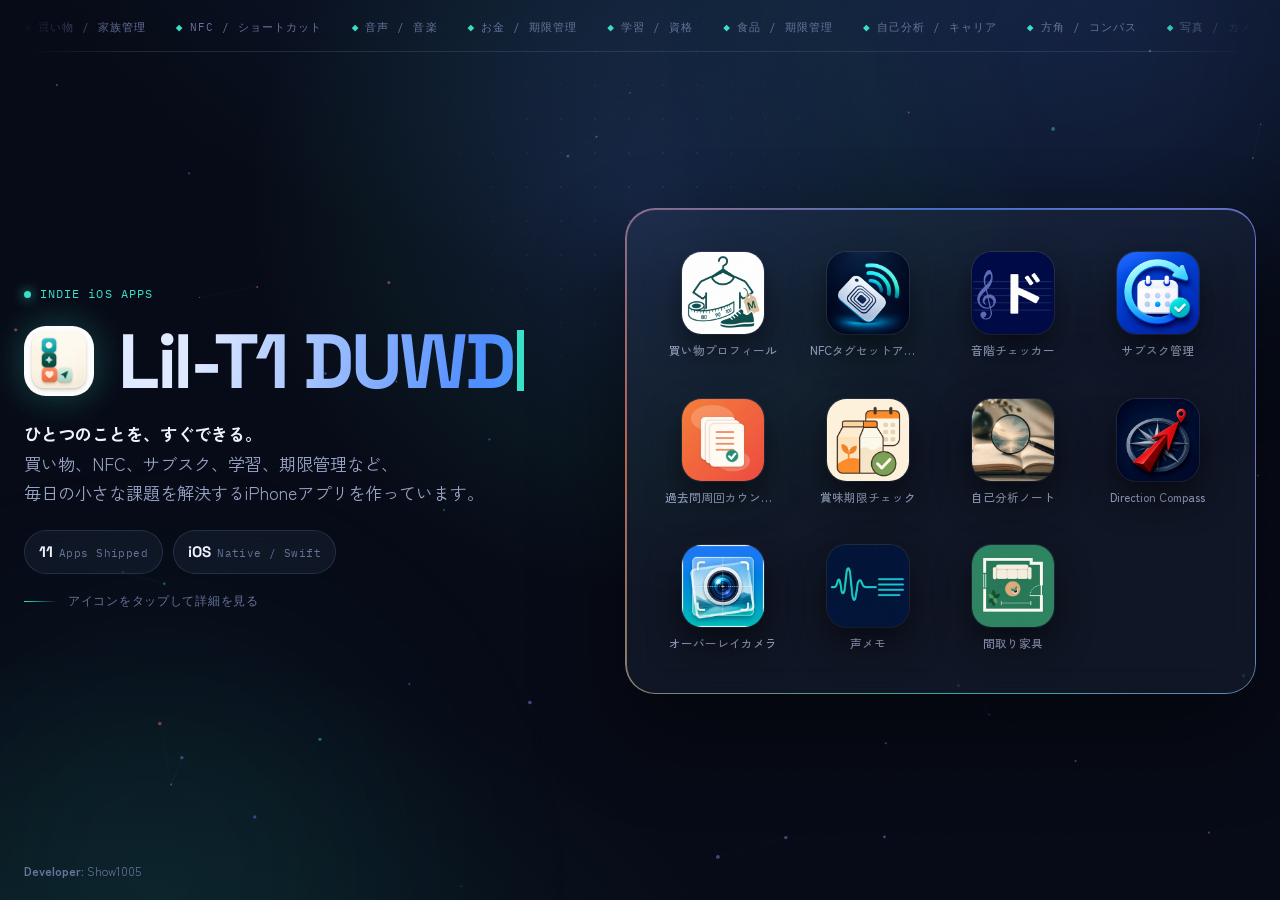
==== index.html @ e6088963 "間取り家具のリリースに合わせてApp Storeリンクを追加 COMING SOON 表示を外し、一覧・詳細ページ・構造化データに App Store の URL を設定。  Co-Authored-" ====
<!DOCTYPE html>
<html lang="ja">
  <head>
    <meta charset="utf-8">
    <meta name="viewport" content="width=device-width, initial-scale=1">
    <title>Lillip Apps｜便利でシンプルな個人開発iPhoneアプリ集</title>
    <meta name="description" content="買い物プロフィール、NFCタグ、サブスク管理、学習、期限管理など、毎日の小さな課題をすぐ解決する個人開発iPhoneアプリを紹介します。">
    <meta name="author" content="Show1005">
    <meta name="robots" content="index, follow, max-image-preview:large, max-snippet:-1, max-video-preview:-1">
    <meta name="theme-color" content="#060a16">
    <link rel="canonical" href="https://show1005.github.io/lillip-apps/">
    <link rel="icon" type="image/png" href="favicon.png">
    <link rel="apple-touch-icon" href="favicon.png">

    <meta property="og:type" content="website">
    <meta property="og:locale" content="ja_JP">
    <meta property="og:site_name" content="Lillip Apps">
    <meta property="og:title" content="Lillip Apps｜便利でシンプルな個人開発iPhoneアプリ集">
    <meta property="og:description" content="毎日の小さな課題を、すぐ解決。シンプルで使いやすい個人開発iPhoneアプリを紹介します。">
    <meta property="og:url" content="https://show1005.github.io/lillip-apps/">
    <meta property="og:image" content="https://show1005.github.io/lillip-apps/favicon.png">
    <meta property="og:image:width" content="1254">
    <meta property="og:image:height" content="1254">
    <meta property="og:image:alt" content="Lillip Appsのアプリアイコン">

    <meta name="twitter:card" content="summary_large_image">
    <meta name="twitter:title" content="Lillip Apps｜便利でシンプルな個人開発iPhoneアプリ集">
    <meta name="twitter:description" content="毎日の小さな課題を、すぐ解決。シンプルで使いやすい個人開発iPhoneアプリを紹介します。">
    <meta name="twitter:image" content="https://show1005.github.io/lillip-apps/favicon.png">
    <meta name="twitter:image:alt" content="Lillip Appsのアプリアイコン">

    <script type="application/ld+json">
      {
        "@context": "https://schema.org",
        "@graph": [
          {
            "@type": "WebSite",
            "@id": "https://show1005.github.io/lillip-apps/#website",
            "url": "https://show1005.github.io/lillip-apps/",
            "name": "Lillip Apps",
            "alternateName": "リリップアップス",
            "description": "毎日の小さな課題を解決する個人開発iPhoneアプリの紹介サイト",
            "inLanguage": "ja-JP",
            "publisher": { "@id": "https://show1005.github.io/lillip-apps/#creator" }
          },
          {
            "@type": "Person",
            "@id": "https://show1005.github.io/lillip-apps/#creator",
            "name": "Show1005",
            "url": "https://show1005.github.io/lillip-apps/",
            "image": "https://show1005.github.io/lillip-apps/favicon.png"
          },
          {
            "@type": "ItemList",
            "@id": "https://show1005.github.io/lillip-apps/#apps",
            "name": "Lillip AppsのiPhoneアプリ一覧",
            "numberOfItems": 11,
            "itemListElement": [
              {
                "@type": "ListItem",
                "position": 1,
                "item": {
                  "@type": "MobileApplication",
                  "name": "買い物プロフィール",
                  "description": "服や靴を買うとき、子ども服を選ぶとき、プレゼントを探すときに「サイズはいくつだったか」「よく買うブランドは」「苦手な色や避けたい素材は」をその場ですぐ確認できます。データは端末内保存のみで、外部送信はありません。",
                  "applicationCategory": "LifestyleApplication",
                  "operatingSystem": "iOS",
                  "url": "https://show1005.github.io/lillip-apps/apps/shopping-profile/",
                  "downloadUrl": "https://apps.apple.com/jp/app/%E8%B2%B7%E3%81%84%E7%89%A9%E3%83%97%E3%83%AD%E3%83%95%E3%82%A3%E3%83%BC%E3%83%AB/id6786977208",
                  "image": "https://show1005.github.io/lillip-apps/assets/icons/shopping-profile.png"
                }
              },
              {
                "@type": "ListItem",
                "position": 2,
                "item": {
                  "@type": "MobileApplication",
                  "name": "NFCタグセットアップ",
                  "description": "「NFCタグを買ったけど、何を書き込めばいいか分からない」を解消。URL・Wi-Fi・連絡先(vCard)・テキストのタグを迷わず作成でき、作った内容は端末内に保存して再利用できます。",
                  "applicationCategory": "UtilitiesApplication",
                  "operatingSystem": "iOS",
                  "url": "https://show1005.github.io/lillip-apps/apps/nfc-setup/",
                  "downloadUrl": "https://apps.apple.com/jp/app/nfc%E3%82%BF%E3%82%B0%E3%82%BB%E3%83%83%E3%83%88%E3%82%A2%E3%83%83%E3%83%97/id6781783708",
                  "image": "https://show1005.github.io/lillip-apps/assets/icons/nfc-setup.png"
                }
              },
              {
                "@type": "ListItem",
                "position": 3,
                "item": {
                  "@type": "MobileApplication",
                  "name": "音階チェッカー",
                  "description": "マイクの音をリアルタイムに解析し、音名・周波数(Hz)・目標音とのセント差を確認できます。音階表示付きの動画撮影モードにも対応し、撮影した動画は写真ライブラリへの保存や共有ができます。",
                  "applicationCategory": "MusicApplication",
                  "operatingSystem": "iOS",
                  "url": "https://show1005.github.io/lillip-apps/apps/pitch-note-checker/",
                  "downloadUrl": "https://apps.apple.com/jp/app/id6779863790",
                  "image": "https://show1005.github.io/lillip-apps/assets/icons/pitch-note-checker.png"
                }
              },
              {
                "@type": "ListItem",
                "position": 4,
                "item": {
                  "@type": "MobileApplication",
                  "name": "サブスク管理",
                  "description": "サブスク名・更新日・解約判断日を登録すると一覧で確認でき、加入中サブスクの合計金額も通貨別にひと目で分かります。登録した日付にはローカル通知でお知らせします。",
                  "applicationCategory": "FinanceApplication",
                  "operatingSystem": "iOS",
                  "url": "https://show1005.github.io/lillip-apps/apps/subscription-cancel-calendar/",
                  "downloadUrl": "https://apps.apple.com/jp/app/id6773755281",
                  "image": "https://show1005.github.io/lillip-apps/assets/icons/subscription-cancel-calendar.png"
                }
              },
              {
                "@type": "ListItem",
                "position": 5,
                "item": {
                  "@type": "MobileApplication",
                  "name": "過去問周回カウンター",
                  "description": "教材ごとに周回数・正解数・正答率を記録し、点数がどう変わっていったかを一覧で振り返れます。学習時間の記録やタスク管理は含めず、周回記録だけに機能を絞っています。",
                  "applicationCategory": "EducationApplication",
                  "operatingSystem": "iOS",
                  "url": "https://show1005.github.io/lillip-apps/apps/past-question-round-counter/",
                  "downloadUrl": "https://apps.apple.com/jp/app/id6771070513",
                  "image": "https://show1005.github.io/lillip-apps/assets/icons/past-question-round-counter.png"
                }
              },
              {
                "@type": "ListItem",
                "position": 6,
                "item": {
                  "@type": "MobileApplication",
                  "name": "賞味期限チェック",
                  "description": "食品名を登録し、開封日と期限日は必要なときだけ記録。期限日までの残り日数がひと目で分かり、期限日を登録した項目には通知でリマインドします。",
                  "applicationCategory": "LifestyleApplication",
                  "operatingSystem": "iOS",
                  "url": "https://show1005.github.io/lillip-apps/apps/shomikigen-check/",
                  "downloadUrl": "https://apps.apple.com/jp/app/id6767770860",
                  "image": "https://show1005.github.io/lillip-apps/assets/icons/shomikigen-check.png"
                }
              },
              {
                "@type": "ListItem",
                "position": 7,
                "item": {
                  "@type": "MobileApplication",
                  "name": "自己分析ノート",
                  "description": "経歴・経験・資格・興味・得意なことを棚卸しし、外部AIツールに貼り付けやすい自己分析メモとしてコピーできます。履歴書や職務経歴書を完成させるアプリではなく、その前段階の整理に特化しています。",
                  "applicationCategory": "ProductivityApplication",
                  "operatingSystem": "iOS",
                  "url": "https://show1005.github.io/lillip-apps/apps/self-analysis-note/",
                  "downloadUrl": "https://apps.apple.com/jp/app/%E8%87%AA%E5%B7%B1%E5%88%86%E6%9E%90%E3%83%8E%E3%83%BC%E3%83%88-%E7%B5%8C%E6%AD%B4-%E5%BC%B7%E3%81%BF%E6%95%B4%E7%90%86/id6784313528",
                  "image": "https://show1005.github.io/lillip-apps/assets/icons/self-analysis-note.png"
                }
              },
              {
                "@type": "ListItem",
                "position": 8,
                "item": {
                  "@type": "MobileApplication",
                  "name": "Direction Compass",
                  "description": "地図を開かずに、目的地や特別な方角への方向だけを矢印で表示するコンパスアプリ。恵方・キブラなど20種類の特別な方角にも対応し、iPhoneウィジェットやApple Watch文字盤でもすぐ確認できます。",
                  "applicationCategory": "UtilitiesApplication",
                  "operatingSystem": "iOS",
                  "url": "https://show1005.github.io/lillip-apps/apps/direction-compass/",
                  "downloadUrl": "https://apps.apple.com/jp/app/direction-compass/id6793981416",
                  "image": "https://show1005.github.io/lillip-apps/assets/icons/direction-compass.png"
                }
              },
              {
                "@type": "ListItem",
                "position": 9,
                "item": {
                  "@type": "MobileApplication",
                  "name": "オーバーレイカメラ",
                  "description": "過去の写真を半透明ガイドとしてカメラに重ね、同じ構図で新しい写真を撮影できます。植物や子どもの成長記録、DIYの進捗記録など、定点観測で変化を残したい場面に。",
                  "applicationCategory": "PhotographyApplication",
                  "operatingSystem": "iOS",
                  "url": "https://show1005.github.io/lillip-apps/apps/overlay-camera/",
                  "downloadUrl": "https://apps.apple.com/jp/app/id6792025464",
                  "image": "https://show1005.github.io/lillip-apps/assets/icons/overlay-camera.png"
                }
              },
              {
                "@type": "ListItem",
                "position": 10,
                "item": {
                  "@type": "MobileApplication",
                  "name": "声メモ",
                  "description": "話した内容をリアルタイムに文字起こしし、途中で消えないように自動保存する音声メモアプリ。ショートカットやホーム画面ウィジェット、Apple Watchからもすぐ記録を始められます。",
                  "applicationCategory": "ProductivityApplication",
                  "operatingSystem": "iOS",
                  "url": "https://show1005.github.io/lillip-apps/apps/voice-stream-memo/",
                  "downloadUrl": "https://apps.apple.com/jp/app/%E5%A3%B0%E3%83%A1%E3%83%A2-%E9%9F%B3%E5%A3%B0%E5%85%A5%E5%8A%9B%E3%82%92%E6%96%87%E5%AD%97%E3%81%A7%E4%BF%9D%E5%AD%98/id6798761073",
                  "image": "https://show1005.github.io/lillip-apps/assets/icons/voice-stream-memo.png"
                }
              },
              {
                "@type": "ListItem",
                "position": 11,
                "item": {
                  "@type": "MobileApplication",
                  "name": "間取り家具",
                  "description": "間取り図の写真やPDFを取り込んで縮尺を合わせ、部屋と家具を実寸のまま並べられます。家具が入るか、通路のすき間は足りるかを、引っ越しや模様替えの前に確かめられます。データは端末内保存のみで、外部送信はありません。",
                  "applicationCategory": "LifestyleApplication",
                  "operatingSystem": "iOS",
                  "url": "https://show1005.github.io/lillip-apps/apps/furniture-layout/",
                  "downloadUrl": "https://apps.apple.com/jp/app/%E5%AE%B6%E5%85%B7%E9%85%8D%E7%BD%AE-%E9%96%93%E5%8F%96%E3%82%8A%E3%82%B7%E3%83%9F%E3%83%A5%E3%83%AC%E3%83%BC%E3%82%BF%E3%83%BC/id6815287964",
                  "image": "https://show1005.github.io/lillip-apps/assets/icons/furniture-layout.png"
                }
              }
            ]
          }
        ]
      }
    </script>
    <link rel="preconnect" href="https://fonts.googleapis.com">
    <link rel="preconnect" href="https://fonts.gstatic.com" crossorigin>
    <link href="https://fonts.googleapis.com/css2?family=Space+Grotesk:wght@400;500;700&family=Zen+Kaku+Gothic+New:wght@400;500;700&family=IBM+Plex+Mono:wght@400;500&display=swap" rel="stylesheet">
    <style>
      @property --angle {
        syntax: "<angle>";
        inherits: false;
        initial-value: 0deg;
      }

      :root {
        color-scheme: dark;
        --ink: #060a16;
        --glass: rgba(148, 173, 224, 0.07);
        --glass-strong: rgba(148, 173, 224, 0.13);
        --line: rgba(148, 173, 224, 0.16);
        --text: #eef2ff;
        --muted: #97a3c4;
        --subtle: #66739a;
        --blue: #4f8cff;
        --teal: #38e0c8;
        --pop: #ff7a59;
        --violet: #a78bfa;
        --grad: linear-gradient(96deg, var(--blue), var(--teal));
        --font-display: "Space Grotesk", "Zen Kaku Gothic New", sans-serif;
        --font-body: "Zen Kaku Gothic New", -apple-system, "Hiragino Sans", sans-serif;
        --font-mono: "IBM Plex Mono", monospace;
        --mx: 50%;
        --my: 22%;
      }

      * { box-sizing: border-box; }

      html, body { height: 100%; }

      body {
        margin: 0;
        font-family: var(--font-body);
        color: var(--text);
        background: var(--ink);
        line-height: 1.7;
        overflow: hidden;
      }

      /* ---- ambient background ---- */
      .aurora {
        position: fixed;
        inset: 0;
        z-index: 0;
        overflow: hidden;
        background:
          radial-gradient(ellipse 90rem 44rem at 72% -12%, rgba(79, 140, 255, 0.16), transparent 62%),
          radial-gradient(ellipse 64rem 36rem at 8% 112%, rgba(56, 224, 200, 0.09), transparent 62%),
          var(--ink);
      }

      .aurora::before,
      .aurora::after {
        content: "";
        position: absolute;
        width: 48rem;
        height: 48rem;
        border-radius: 50%;
        filter: blur(90px);
        opacity: 0.55;
        will-change: transform;
      }

      .aurora::before {
        top: -20rem;
        right: -12rem;
        background: radial-gradient(circle, rgba(79, 140, 255, 0.24), transparent 65%);
        animation: drift-a 26s ease-in-out infinite alternate;
      }

      .aurora::after {
        bottom: -22rem;
        left: -14rem;
        background: radial-gradient(circle, rgba(56, 224, 200, 0.17), transparent 65%);
        animation: drift-b 32s ease-in-out infinite alternate;
      }

      @keyframes drift-a {
        from { transform: translate3d(0, 0, 0) scale(1); }
        to   { transform: translate3d(-8rem, 6rem, 0) scale(1.15); }
      }

      @keyframes drift-b {
        from { transform: translate3d(0, 0, 0) scale(1.1); }
        to   { transform: translate3d(7rem, -5rem, 0) scale(0.95); }
      }

      .grid-field {
        position: fixed;
        inset: 0;
        z-index: 1;
        pointer-events: none;
        opacity: 0.16;
        background-image: radial-gradient(rgba(148, 173, 224, 0.6) 1px, transparent 1px);
        background-size: 34px 34px;
        -webkit-mask-image: radial-gradient(380px 380px at var(--mx) var(--my), #000, transparent 72%);
        mask-image: radial-gradient(380px 380px at var(--mx) var(--my), #000, transparent 72%);
      }

      .constellation {
        position: fixed;
        inset: 0;
        z-index: 2;
        pointer-events: none;
        opacity: 0.8;
      }

      .spotlight {
        position: fixed;
        inset: 0;
        z-index: 4;
        pointer-events: none;
        opacity: 0;
        mix-blend-mode: screen;
        background: radial-gradient(560px 560px at var(--mx) var(--my), rgba(79, 140, 255, 0.16), rgba(56, 224, 200, 0.05) 45%, transparent 70%);
        transition: opacity 0.6s ease;
      }

      @media (pointer: fine) {
        .spotlight { opacity: 1; }
      }

      .grain {
        position: fixed;
        inset: 0;
        z-index: 3;
        pointer-events: none;
        opacity: 0.5;
        background-image: url("data:image/svg+xml,%3Csvg xmlns='http://www.w3.org/2000/svg' width='120' height='120'%3E%3Cfilter id='n'%3E%3CfeTurbulence type='fractalNoise' baseFrequency='0.9' numOctaves='2'/%3E%3CfeColorMatrix values='0 0 0 0 1 0 0 0 0 1 0 0 0 0 1 0 0 0 0.035 0'/%3E%3C/filter%3E%3Crect width='120' height='120' filter='url(%23n)'/%3E%3C/svg%3E");
      }

      /* ---- one-screen shell ---- */
      .shell {
        position: relative;
        z-index: 5;
        display: grid;
        grid-template-rows: auto 1fr auto;
        height: 100dvh;
        width: min(1240px, calc(100% - 48px));
        margin: 0 auto;
      }

      .title-icon {
        width: clamp(56px, 5.5vw, 76px);
        height: clamp(56px, 5.5vw, 76px);
        flex: 0 0 auto;
        border-radius: clamp(17px, 1.7vw, 23px);
        display: block;
        object-fit: cover;
        box-shadow: 0 0 36px rgba(56, 224, 200, 0.3);
      }

      /* ---- category ticker ---- */
      .ticker {
        overflow: hidden;
        margin-top: clamp(10px, 2vh, 18px);
        padding-bottom: clamp(8px, 1.6vh, 14px);
        border-bottom: 1px solid var(--line);
        -webkit-mask-image: linear-gradient(90deg, transparent, #000 8%, #000 92%, transparent);
        mask-image: linear-gradient(90deg, transparent, #000 8%, #000 92%, transparent);
      }

      .ticker-track {
        display: flex;
        width: max-content;
        gap: 30px;
        white-space: nowrap;
        font-family: var(--font-mono);
        font-size: 0.7rem;
        letter-spacing: 0.09em;
        color: var(--subtle);
        animation: ticker-scroll 32s linear infinite;
      }

      .ticker-track i {
        margin-right: 6px;
        font-style: normal;
        color: var(--teal);
      }

      @keyframes ticker-scroll {
        from { transform: translateX(0); }
        to   { transform: translateX(-50%); }
      }

      /* ---- main split ---- */
      .stage {
        display: grid;
        grid-template-columns: minmax(0, 0.92fr) minmax(0, 1.08fr);
        align-items: center;
        gap: clamp(24px, 5vw, 72px);
        min-height: 0;
      }

      .intro {
        animation: rise 0.9s cubic-bezier(0.2, 0.7, 0.2, 1) both;
      }

      @keyframes rise {
        from { opacity: 0; transform: translateY(22px); }
        to   { opacity: 1; transform: none; }
      }

      .eyebrow {
        display: inline-flex;
        align-items: center;
        gap: 9px;
        margin: 0 0 18px;
        color: var(--teal);
        font-family: var(--font-mono);
        font-size: 0.74rem;
        letter-spacing: 0.09em;
      }

      .eyebrow::before {
        content: "";
        width: 7px;
        height: 7px;
        border-radius: 50%;
        background: var(--teal);
        box-shadow: 0 0 12px var(--teal);
        animation: pulse 2.4s ease-in-out infinite;
      }

      @keyframes pulse {
        0%, 100% { opacity: 1; transform: scale(1); }
        50% { opacity: 0.45; transform: scale(0.8); }
      }

      h1 {
        margin: 0;
        display: flex;
        align-items: center;
        gap: clamp(14px, 2vw, 24px);
        font-family: var(--font-display);
        font-size: clamp(2.8rem, 6vw, 5.4rem);
        font-weight: 700;
        line-height: 1.0;
        letter-spacing: -0.045em;
      }

      .h1-grad {
        position: relative;
        min-width: 0;
        overflow-wrap: anywhere;
        background: linear-gradient(100deg, #dfe9ff 10%, var(--blue) 45%, var(--teal) 80%);
        background-size: 200% 100%;
        -webkit-background-clip: text;
        background-clip: text;
        color: transparent;
        animation: sheen 7s ease-in-out infinite alternate;
      }

      .h1-grad::after {
        content: "";
        display: inline-block;
        width: 0.09em;
        height: 0.8em;
        margin-left: 0.06em;
        background: var(--teal);
        vertical-align: -0.05em;
        animation: caret 1s step-end infinite;
      }

      @keyframes caret {
        0%, 100% { opacity: 1; }
        50% { opacity: 0; }
      }

      @keyframes sheen {
        from { background-position: 0% 0; }
        to   { background-position: 100% 0; }
      }

      .hero-copy {
        margin: 20px 0 0;
        color: var(--muted);
        font-size: clamp(0.95rem, 1.4vw, 1.08rem);
        max-width: 30em;
      }

      .hero-copy strong { color: var(--text); font-weight: 700; }

      .stat-row {
        display: flex;
        flex-wrap: wrap;
        gap: 10px;
        margin: 22px 0 0;
        padding: 0;
        list-style: none;
      }

      .stat-row li {
        display: flex;
        align-items: baseline;
        gap: 6px;
        padding: 8px 14px;
        border: 1px solid var(--line);
        border-radius: 999px;
        background: var(--glass);
        -webkit-backdrop-filter: blur(10px);
        backdrop-filter: blur(10px);
      }

      .stat-row strong {
        font-family: var(--font-display);
        font-size: 0.95rem;
        color: var(--text);
      }

      .stat-row span {
        font-family: var(--font-mono);
        font-size: 0.66rem;
        letter-spacing: 0.04em;
        color: var(--subtle);
      }

      .hint {
        display: inline-flex;
        align-items: center;
        gap: 10px;
        margin-top: 18px;
        color: var(--subtle);
        font-family: var(--font-mono);
        font-size: 0.74rem;
        letter-spacing: 0.06em;
      }

      .hint::before {
        content: "";
        width: 34px;
        height: 1px;
        background: linear-gradient(90deg, var(--teal), transparent);
      }

      /* ---- launcher ---- */
      .launcher {
        position: relative;
        z-index: 0;
        display: grid;
        grid-template-columns: repeat(4, minmax(0, 1fr));
        gap: clamp(10px, 1.8vw, 22px) clamp(8px, 1.4vw, 18px);
        padding: clamp(18px, 2.6vw, 34px);
        border: 1px solid var(--line);
        border-radius: 30px;
        background: var(--glass);
        -webkit-backdrop-filter: blur(16px);
        backdrop-filter: blur(16px);
        box-shadow: 0 40px 90px rgba(0, 0, 0, 0.45);
        transform-style: preserve-3d;
        will-change: transform;
        animation: rise 0.9s cubic-bezier(0.2, 0.7, 0.2, 1) 0.12s both;
      }

      .launcher::before {
        content: "";
        position: absolute;
        inset: -1.5px;
        z-index: -1;
        border-radius: inherit;
        padding: 1.5px;
        background: conic-gradient(from var(--angle), var(--blue), var(--violet), var(--teal), var(--pop), var(--blue));
        -webkit-mask: linear-gradient(#000 0 0) content-box, linear-gradient(#000 0 0);
        -webkit-mask-composite: xor;
        mask-composite: exclude;
        opacity: 0.7;
        animation: spin-angle 7s linear infinite;
      }

      @keyframes spin-angle {
        to { --angle: 360deg; }
      }

      .app-btn {
        appearance: none;
        border: 0;
        margin: 0;
        padding: 10px 6px 8px;
        display: flex;
        flex-direction: column;
        align-items: center;
        gap: 9px;
        background: transparent;
        border-radius: 18px;
        color: var(--muted);
        font-family: var(--font-body);
        font-size: 0.72rem;
        font-weight: 500;
        line-height: 1.35;
        text-decoration: none;
        cursor: pointer;
        transition: background 0.25s ease, color 0.25s ease;
      }

      .app-btn:hover,
      .app-btn:focus-visible {
        background: var(--glass-strong);
        color: var(--text);
      }

      .app-btn:focus-visible {
        outline: 2px solid var(--teal);
        outline-offset: 2px;
      }

      .app-btn img {
        display: block;
        width: clamp(56px, 6.4vw, 84px);
        height: clamp(56px, 6.4vw, 84px);
        border-radius: 24%;
        box-shadow:
          0 16px 34px rgba(0, 0, 0, 0.5),
          0 0 0 1px rgba(148, 173, 224, 0.16);
        transform: translate(var(--mx-i, 0px), var(--my-i, 0px)) translateY(var(--lift, 0px)) scale(var(--scale, 1));
        transition: transform 0.3s cubic-bezier(0.2, 0.8, 0.3, 1.5), filter 0.3s ease;
      }

      .app-btn:hover img,
      .app-btn:focus-visible img {
        --lift: -5px;
        --scale: 1.12;
      }

      .app-btn:active img {
        --scale: 0.96;
        transition-duration: 0.1s;
      }

      .app-btn.is-soon img { filter: saturate(0.6) brightness(0.82); }
      .app-btn.is-soon:hover img { filter: saturate(1) brightness(1); }

      .app-btn .name {
        max-width: 100%;
        overflow: hidden;
        text-overflow: ellipsis;
        white-space: nowrap;
      }

      .soon-dot {
        position: relative;
      }

      .soon-dot::after {
        content: "SOON";
        position: absolute;
        top: 2px;
        right: -8px;
        padding: 1px 6px;
        border-radius: 999px;
        border: 1px solid rgba(255, 122, 89, 0.45);
        background: rgba(6, 10, 22, 0.85);
        color: var(--pop);
        font-family: var(--font-mono);
        font-size: 0.52rem;
        letter-spacing: 0.08em;
        line-height: 1.6;
      }

      .site-footer {
        display: flex;
        flex-wrap: wrap;
        justify-content: space-between;
        gap: 6px 24px;
        padding: 12px 0 18px;
        color: var(--subtle);
        font-size: 0.76rem;
      }

      .site-footer p { margin: 0; }
      .site-footer a { color: var(--muted); text-underline-offset: 3px; }
      .site-footer a:hover { color: var(--text); }

      /* ---- app detail overlay ---- */
      .overlay {
        position: fixed;
        inset: 0;
        z-index: 10;
        display: grid;
        place-items: center;
        padding: 20px;
        background: rgba(4, 7, 16, 0.6);
        -webkit-backdrop-filter: blur(20px);
        backdrop-filter: blur(20px);
      }

      .overlay[hidden] { display: none; }

      .sheet {
        position: relative;
        width: min(560px, 100%);
        max-height: min(86vh, 780px);
        overflow-y: auto;
        overscroll-behavior: contain;
        padding: 30px;
        border: 1px solid rgba(148, 173, 224, 0.22);
        border-radius: 28px;
        background: linear-gradient(160deg, rgba(23, 32, 60, 0.92), rgba(9, 14, 30, 0.95));
        box-shadow: 0 60px 120px rgba(0, 0, 0, 0.6);
        animation: sheet-in 0.38s cubic-bezier(0.2, 0.9, 0.3, 1.15) both;
        scrollbar-width: thin;
        scrollbar-color: rgba(148, 173, 224, 0.35) transparent;
      }

      @keyframes sheet-in {
        from { opacity: 0; transform: translateY(26px) scale(0.94); }
        to   { opacity: 1; transform: none; }
      }

      .sheet-head {
        display: grid;
        grid-template-columns: 84px 1fr;
        gap: 18px;
        align-items: center;
      }

      .sheet-icon {
        width: 84px;
        height: 84px;
        border-radius: 24%;
        box-shadow: 0 18px 40px rgba(0, 0, 0, 0.55), 0 0 0 1px rgba(148, 173, 224, 0.2);
      }

      .sheet-category {
        margin: 0 0 4px;
        color: var(--teal);
        font-family: var(--font-mono);
        font-size: 0.72rem;
        letter-spacing: 0.08em;
      }

      .sheet-title {
        margin: 0;
        font-family: var(--font-display);
        font-size: 1.3rem;
        font-weight: 700;
        line-height: 1.3;
        letter-spacing: -0.01em;
      }

      .sheet-soon {
        display: none;
        width: fit-content;
        margin: 8px 0 0;
        padding: 3px 10px;
        border-radius: 999px;
        border: 1px solid rgba(255, 122, 89, 0.4);
        color: var(--pop);
        background: rgba(255, 122, 89, 0.1);
        font-family: var(--font-mono);
        font-size: 0.64rem;
        letter-spacing: 0.1em;
      }

      .sheet.is-soon .sheet-soon { display: inline-block; }

      .sheet-desc {
        margin: 20px 0 0;
        color: var(--muted);
        font-size: 0.94rem;
      }

      .sheet-long {
        margin: 10px 0 0;
        color: var(--muted);
        font-size: 0.86rem;
        line-height: 1.75;
      }

      .sheet-features {
        display: none;
        flex-wrap: wrap;
        gap: 7px;
        margin: 16px 0 0;
        padding: 0;
        list-style: none;
      }

      .sheet-features:not(:empty) {
        display: flex;
      }

      .sheet-features li {
        padding: 6px 12px;
        border: 1px solid var(--line);
        border-radius: 999px;
        background: var(--glass);
        color: var(--text);
        font-size: 0.72rem;
        letter-spacing: 0.01em;
      }

      .sheet-gallery {
        display: none;
        gap: 10px;
        margin: 18px -30px 0;
        padding: 0 30px 2px;
        overflow-x: auto;
        scroll-snap-type: x proximity;
        -webkit-overflow-scrolling: touch;
      }

      .sheet-gallery:not(:empty) {
        display: flex;
      }

      .sheet-gallery img {
        flex: 0 0 auto;
        width: 128px;
        height: auto;
        border-radius: 16px;
        scroll-snap-align: start;
        box-shadow: 0 10px 26px rgba(0, 0, 0, 0.45), 0 0 0 1px rgba(148, 173, 224, 0.18);
      }

      .sheet-links {
        display: flex;
        flex-wrap: wrap;
        gap: 9px;
        margin-top: 24px;
      }

      .pill {
        display: inline-flex;
        align-items: center;
        justify-content: center;
        min-height: 40px;
        padding: 8px 16px;
        border-radius: 999px;
        border: 1px solid var(--line);
        background: rgba(9, 14, 32, 0.5);
        color: var(--muted);
        font-size: 0.84rem;
        font-weight: 500;
        text-decoration: none;
        transition: color 0.2s ease, border-color 0.2s ease, transform 0.2s ease, box-shadow 0.2s ease;
      }

      .pill:hover {
        color: var(--text);
        border-color: rgba(56, 224, 200, 0.5);
        transform: translateY(-1px);
      }

      .pill-primary {
        border-color: transparent;
        color: var(--ink);
        background: var(--grad);
        font-weight: 700;
      }

      .pill-primary:hover {
        color: var(--ink);
        box-shadow: 0 8px 24px rgba(56, 224, 200, 0.35);
      }

      .pill:focus-visible {
        outline: 2px solid var(--teal);
        outline-offset: 3px;
      }

      .sheet-close {
        position: absolute;
        top: 16px;
        right: 16px;
        width: 36px;
        height: 36px;
        display: grid;
        place-items: center;
        border: 1px solid var(--line);
        border-radius: 50%;
        background: rgba(9, 14, 32, 0.6);
        color: var(--muted);
        font-size: 1rem;
        line-height: 1;
        cursor: pointer;
        transition: color 0.2s ease, border-color 0.2s ease, transform 0.2s ease;
      }

      .sheet-close:hover {
        color: var(--text);
        border-color: rgba(148, 173, 224, 0.4);
        transform: rotate(90deg);
      }

      .sheet-close:focus-visible {
        outline: 2px solid var(--teal);
        outline-offset: 2px;
      }

      /* ---- view-transition icon morph ---- */
      ::view-transition-group(icon-morph) {
        animation-duration: 0.42s;
        animation-timing-function: cubic-bezier(0.3, 0.9, 0.3, 1);
      }

      /* ---- responsive ---- */
      @media (max-width: 900px) {
        body { overflow: auto; }

        .shell {
          height: auto;
          min-height: 100dvh;
          width: min(100% - 32px, 1240px);
        }

        .stage {
          grid-template-columns: 1fr;
          align-content: start;
          gap: 30px;
          padding: 18px 0 30px;
        }

        h1 { font-size: clamp(2.5rem, 10vw, 3.4rem); }

        .launcher {
          grid-template-columns: repeat(3, minmax(0, 1fr));
        }

        .app-btn img {
          width: clamp(58px, 15vw, 76px);
          height: clamp(58px, 15vw, 76px);
        }
      }

      @media (max-width: 420px) {
        .title-icon { width: 52px; height: 52px; border-radius: 16px; }
        .launcher { grid-template-columns: repeat(3, minmax(0, 1fr)); padding: 16px 10px; }
        .sheet { padding: 24px 20px; }
        .sheet-head { grid-template-columns: 68px 1fr; gap: 14px; }
        .sheet-icon { width: 68px; height: 68px; }
        .sheet-gallery { margin: 18px -20px 0; padding: 0 20px 2px; }
        .sheet-gallery img { width: 108px; }
      }

      @media (prefers-reduced-motion: reduce) {
        .aurora::before,
        .aurora::after,
        .h1-grad,
        .h1-grad::after,
        .eyebrow::before,
        .intro,
        .launcher,
        .launcher::before,
        .ticker-track,
        .sheet { animation: none; }
        .app-btn img, .pill, .sheet-close, .app-btn { transition: none; }
        .constellation, .grid-field, .spotlight { display: none; }
      }
    </style>
  </head>
  <body>
    <div class="aurora" aria-hidden="true"></div>
    <div class="grid-field" aria-hidden="true"></div>
    <canvas class="constellation" id="constellation" aria-hidden="true"></canvas>
    <div class="grain" aria-hidden="true"></div>
    <div class="spotlight" aria-hidden="true"></div>

    <div class="shell">
      <div class="ticker" aria-hidden="true">
        <div class="ticker-track" id="tickerTrack"></div>
      </div>

      <main class="stage">
        <section class="intro" aria-labelledby="hero-title">
          <p class="eyebrow">INDIE iOS APPS</p>
          <h1 id="hero-title">
            <img class="title-icon" src="favicon.png" alt="" width="76" height="76">
            <span class="h1-grad">Lillip Apps</span>
          </h1>
          <p class="hero-copy">
            <strong>ひとつのことを、すぐできる。</strong><br>
            買い物、NFC、サブスク、学習、期限管理など、<br>
            毎日の小さな課題を解決するiPhoneアプリを作っています。
          </p>
          <ul class="stat-row" id="statRow">
            <li><strong id="statCount">0</strong><span>Apps Shipped</span></li>
            <li><strong>iOS</strong><span>Native / Swift</span></li>
          </ul>
          <p class="hint">アイコンをタップして詳細を見る</p>
        </section>

        <section class="launcher" id="launcher" aria-label="アプリ一覧">
          <!-- buttons injected here -->
        </section>
      </main>

      <footer class="site-footer">
        <p><strong>Developer:</strong> Show1005</p>
      </footer>
    </div>

    <div class="overlay" id="overlay" hidden>
      <div class="sheet" role="dialog" aria-modal="true" aria-labelledby="sheet-title" id="sheet">
        <button class="sheet-close" id="sheet-close" type="button" aria-label="閉じる">✕</button>
        <div class="sheet-head">
          <img class="sheet-icon" id="sheet-icon" src="" alt="" width="84" height="84">
          <div>
            <p class="sheet-category" id="sheet-category"></p>
            <h2 class="sheet-title" id="sheet-title"></h2>
            <span class="sheet-soon">COMING SOON</span>
          </div>
        </div>
        <p class="sheet-desc" id="sheet-desc"></p>
        <p class="sheet-long" id="sheet-long"></p>
        <ul class="sheet-features" id="sheet-features"></ul>
        <div class="sheet-gallery" id="sheet-gallery"></div>
        <div class="sheet-links" id="sheet-links"></div>
      </div>
    </div>

    <script>
      const LEGAL = "https://show1005.github.io/app-legal-pages";

      const APPS = [
        {
          id: "shopping-profile",
          name: "買い物プロフィール",
          category: "買い物 / 家族管理",
          desc: "家族や自分の服・靴・好みのサイズをまとめて管理するアプリ。",
          long: "服や靴を買うとき、子ども服を選ぶとき、プレゼントを探すときに「サイズはいくつだったか」「よく買うブランドは」「苦手な色や避けたい素材は」をその場ですぐ確認できます。データは端末内保存のみで、外部送信はありません。",
          features: ["人ごとにサイズ・ブランド・好みを登録", "服・靴・指輪・帽子など自由入力に対応", "買い物中に一覧で確認してコピー", "Face ID / Touch IDでアプリロック可能"],
          shots: 3,
          links: [
            { label: "App Store", href: "https://apps.apple.com/jp/app/%E8%B2%B7%E3%81%84%E7%89%A9%E3%83%97%E3%83%AD%E3%83%95%E3%82%A3%E3%83%BC%E3%83%AB/id6786977208", primary: true },
            { label: "Privacy", href: LEGAL + "/shopping-profile/privacy-policy.html" },
            { label: "Support", href: LEGAL + "/shopping-profile/support.html" },
            { label: "Tool", href: LEGAL + "/shopping-profile/share.html" },
          ],
        },
        {
          id: "nfc-setup",
          name: "NFCタグセットアップ",
          category: "NFC / ショートカット",
          desc: "NFCタグにURL、Wi-Fi情報、テキスト、ショートカット起動URLを書き込むアプリ。",
          long: "「NFCタグを買ったけど、何を書き込めばいいか分からない」を解消。URL・Wi-Fi・連絡先(vCard)・テキストのタグを迷わず作成でき、作った内容は端末内に保存して再利用できます。",
          features: ["NFCタグの読み取り / 書き込み", "URL・Wi-Fi・vCard・テキストに対応", "作成したタグ内容を保存して再利用", "ログイン・広告・外部サーバーなし"],
          shots: 3,
          links: [
            { label: "App Store", href: "https://apps.apple.com/jp/app/nfc%E3%82%BF%E3%82%B0%E3%82%BB%E3%83%83%E3%83%88%E3%82%A2%E3%83%83%E3%83%97/id6781783708", primary: true },
            { label: "Privacy", href: LEGAL + "/nfc-setup/privacy-policy.html" },
            { label: "Support", href: LEGAL + "/nfc-setup/support.html" },
            { label: "Shortcuts", href: LEGAL + "/nfc-setup/shortcuts.html" },
            { label: "NFC Tags", href: LEGAL + "/nfc-setup/nfc-tags.html" },
          ],
        },
        {
          id: "pitch-note-checker",
          name: "音階チェッカー",
          category: "音声 / 音楽",
          desc: "マイクの音をリアルタイムに解析し、音階表示付きの動画撮影にも対応した音程確認アプリ。",
          long: "マイクの音をリアルタイムに解析し、音名・周波数(Hz)・目標音とのセント差を確認できます。音階表示付きの動画撮影モードにも対応し、撮影した動画は写真ライブラリへの保存や共有ができます。",
          features: ["音名をリアルタイム表示", "周波数(Hz)とセント差を表示", "low / in tune / highの簡易ガイド", "音階表示付き動画撮影・保存"],
          shots: 0,
          links: [
            { label: "App Store", href: "https://apps.apple.com/jp/app/id6779863790", primary: true },
            { label: "Privacy", href: LEGAL + "/pitch-note-checker/privacy-policy.html" },
            { label: "Support", href: LEGAL + "/pitch-note-checker/support.html" },
            { label: "Hz Piano", href: LEGAL + "/pitch-note-checker/hz-piano.html" },
          ],
        },
        {
          id: "subscription-cancel-calendar",
          name: "サブスク管理",
          category: "お金 / 期限管理",
          desc: "サブスクの更新日や解約予定日を登録し、解約忘れを防ぐアプリ。",
          long: "サブスク名・更新日・解約判断日を登録すると一覧で確認でき、加入中サブスクの合計金額も通貨別にひと目で分かります。登録した日付にはローカル通知でお知らせします。",
          features: ["更新日・解約判断日を一覧管理", "加入中サブスクの合計金額を通貨別に表示", "登録した日付にローカル通知", "同期・課金・広告なしのシンプル設計"],
          shots: 3,
          links: [
            { label: "App Store", href: "https://apps.apple.com/jp/app/id6773755281", primary: true },
            { label: "Privacy", href: LEGAL + "/subscription-cancel-calendar-ios/privacy/" },
            { label: "Support", href: LEGAL + "/subscription-cancel-calendar-ios/support/" },
          ],
        },
        {
          id: "past-question-round-counter",
          name: "過去問周回カウンター",
          category: "学習 / 資格",
          desc: "問題集や過去問を何周したか、点数や正答率と一緒に記録するアプリ。",
          long: "教材ごとに周回数・正解数・正答率を記録し、点数がどう変わっていったかを一覧で振り返れます。学習時間の記録やタスク管理は含めず、周回記録だけに機能を絞っています。",
          features: ["教材ごとに周回記録を登録", "正解数・正答率を記録", "周回ごとの正答率推移を確認", "クラウド同期・ログイン不要"],
          shots: 0,
          links: [
            { label: "App Store", href: "https://apps.apple.com/jp/app/id6771070513", primary: true },
            { label: "Privacy", href: LEGAL + "/past-question-round-counter/privacy-policy.html" },
            { label: "Support", href: LEGAL + "/past-question-round-counter/support.html" },
          ],
        },
        {
          id: "shomikigen-check",
          name: "賞味期限チェック",
          category: "食品 / 期限管理",
          desc: "食品や日用品の期限を登録し、期限切れを防ぐアプリ。",
          long: "食品名を登録し、開封日と期限日は必要なときだけ記録。期限日までの残り日数がひと目で分かり、期限日を登録した項目には通知でリマインドします。",
          features: ["食品名・開封日・期限日を登録", "期限日までの残り日数を一覧表示", "期限日がある項目に通知", "ログイン・広告・クラウド同期なし"],
          shots: 0,
          links: [
            { label: "App Store", href: "https://apps.apple.com/jp/app/id6767770860", primary: true },
            { label: "Privacy", href: LEGAL + "/shomikigen-check/privacy-policy.html" },
            { label: "Support", href: LEGAL + "/shomikigen-check/support.html" },
          ],
        },
        {
          id: "self-analysis-note",
          name: "自己分析ノート",
          category: "自己分析 / キャリア",
          desc: "経歴・経験・自分の特徴を整理し、自己分析に使えるアプリ。",
          long: "経歴・経験・資格・興味・得意なことを棚卸しし、外部AIツールに貼り付けやすい自己分析メモとしてコピーできます。履歴書や職務経歴書を完成させるアプリではなく、その前段階の整理に特化しています。",
          features: ["経歴年表を登録", "経験・資格・興味・得意をリスト化", "自己分析メモとして確認・コピー", "コピー前に内容を自分で確認できる"],
          shots: 1,
          links: [
            { label: "App Store", href: "https://apps.apple.com/jp/app/%E8%87%AA%E5%B7%B1%E5%88%86%E6%9E%90%E3%83%8E%E3%83%BC%E3%83%88-%E7%B5%8C%E6%AD%B4-%E5%BC%B7%E3%81%BF%E6%95%B4%E7%90%86/id6784313528", primary: true },
            { label: "Privacy", href: LEGAL + "/self-analysis-note/privacy-policy.html" },
            { label: "Support", href: LEGAL + "/self-analysis-note/support.html" },
          ],
        },
        {
          id: "direction-compass",
          name: "Direction Compass",
          category: "方角 / コンパス",
          desc: "目的地や方角を入力して、向かう方向を矢印で確認するアプリ。",
          long: "地図を開かずに、目的地や特別な方角への方向だけを矢印で表示するコンパスアプリ。恵方・キブラなど20種類の特別な方角にも対応し、iPhoneウィジェットやApple Watch文字盤でもすぐ確認できます。",
          features: ["目的地の方向を矢印で表示", "恵方・キブラなど20種類の特別な方角", "今日の方角占い(1日ひとつ)", "iPhoneウィジェット / Apple Watch文字盤対応"],
          shots: 3,
          links: [
            { label: "App Store", href: "https://apps.apple.com/jp/app/direction-compass/id6793981416", primary: true },
            { label: "Privacy", href: LEGAL + "/direction-compass/privacy-policy.html" },
            { label: "Support", href: LEGAL + "/direction-compass/support.html" },
          ],
        },
        {
          id: "overlay-camera",
          name: "オーバーレイカメラ",
          category: "写真 / カメラ",
          desc: "ガイド写真を半透明に重ねて、同じ構図で新しい写真を撮影するアプリ。",
          long: "過去の写真を半透明ガイドとしてカメラに重ね、同じ構図で新しい写真を撮影できます。植物や子どもの成長記録、DIYの進捗記録など、定点観測で変化を残したい場面に。撮影結果にガイド画像は合成されません。",
          features: ["過去写真をガイドとして半透明表示", "同じ構図で新しい写真を撮影", "撮影後は元画像と並べて比較", "ガイド名・タグで記録を整理"],
          shots: 3,
          links: [
            { label: "App Store", href: "https://apps.apple.com/jp/app/id6792025464", primary: true },
            { label: "Privacy", href: LEGAL + "/overlay-camera/privacy-policy.html" },
            { label: "Support", href: LEGAL + "/overlay-camera/support.html" },
          ],
        },
        {
          id: "voice-stream-memo",
          name: "声メモ",
          category: "音声 / メモ",
          desc: "音声入力を文字で保存し、話した内容を履歴で見返せる音声メモアプリ。",
          long: "話した内容をリアルタイムに文字起こしし、途中で消えないように自動保存する音声メモアプリ。ショートカットやホーム画面ウィジェット、Apple Watchからもすぐ記録を始められます。",
          features: ["リアルタイム文字起こし", "録音中も自動保存でメモが消えない", "ショートカット / ウィジェットからすぐ開始", "Apple Watchから音声メモを送信"],
          shots: 3,
          links: [
            { label: "App Store", href: "https://apps.apple.com/jp/app/%E5%A3%B0%E3%83%A1%E3%83%A2-%E9%9F%B3%E5%A3%B0%E5%85%A5%E5%8A%9B%E3%82%92%E6%96%87%E5%AD%97%E3%81%A7%E4%BF%9D%E5%AD%98/id6798761073", primary: true },
            { label: "Privacy", href: LEGAL + "/voice-stream-memo/privacy-policy.html" },
            { label: "Support", href: LEGAL + "/voice-stream-memo/support.html" },
          ],
        },
        {
          id: "furniture-layout",
          name: "間取り家具",
          category: "間取り / インテリア",
          desc: "間取り図に家具を実寸で並べて、配置やすき間を確かめるアプリ。",
          long: "間取り図の写真やPDFを取り込んで縮尺を合わせ、部屋と家具を実寸のまま並べられます。家具が入るか、通路のすき間は足りるかを、引っ越しや模様替えの前に確かめられます。データは端末内保存のみで、外部送信はありません。",
          features: ["写真・PDF・カメラスキャンで間取り図を取り込み", "2点を指定して図面の縮尺を合わせる", "家具を実寸で配置・回転、壁や家具に吸着", "重なりとすき間を寸法線で確認"],
          shots: 3,
          links: [
            { label: "App Store", href: "https://apps.apple.com/jp/app/%E5%AE%B6%E5%85%B7%E9%85%8D%E7%BD%AE-%E9%96%93%E5%8F%96%E3%82%8A%E3%82%B7%E3%83%9F%E3%83%A5%E3%83%AC%E3%83%BC%E3%82%BF%E3%83%BC/id6815287964", primary: true },
            { label: "Privacy", href: LEGAL + "/furniture-layout/privacy-policy.html" },
            { label: "Support", href: LEGAL + "/furniture-layout/support.html" },
          ],
        },
      ];

      const reduceMotion = window.matchMedia("(prefers-reduced-motion: reduce)").matches;
      const launcher = document.getElementById("launcher");
      const overlay = document.getElementById("overlay");
      const sheet = document.getElementById("sheet");
      const sheetIcon = document.getElementById("sheet-icon");
      const sheetCategory = document.getElementById("sheet-category");
      const sheetTitle = document.getElementById("sheet-title");
      const sheetDesc = document.getElementById("sheet-desc");
      const sheetLong = document.getElementById("sheet-long");
      const sheetFeatures = document.getElementById("sheet-features");
      const sheetGallery = document.getElementById("sheet-gallery");
      const sheetLinks = document.getElementById("sheet-links");
      const sheetClose = document.getElementById("sheet-close");
      let lastFocused = null;

      APPS.forEach((app) => {
        const btn = document.createElement("a");
        btn.href = `apps/${app.id}/`;
        btn.className = "app-btn" + (app.soon ? " is-soon" : "");
        btn.innerHTML = `
          <span class="${app.soon ? "soon-dot" : ""}">
            <img src="assets/icons/${app.id}.png" alt="" width="84" height="84" loading="lazy">
          </span>
          <span class="name">${app.name}</span>`;
        btn.setAttribute("aria-label", `${app.name} の詳細を見る`);
        btn.addEventListener("click", (e) => {
          if (e.metaKey || e.ctrlKey || e.shiftKey || e.altKey || e.button !== 0) {
            return;
          }
          e.preventDefault();
          openSheet(app, btn);
        });
        launcher.appendChild(btn);
      });

      // ---- category ticker ----
      const tickerTrack = document.getElementById("tickerTrack");
      if (tickerTrack) {
        const cats = APPS.map((app) => app.category);
        tickerTrack.innerHTML = cats.concat(cats)
          .map((c) => `<span class="tick-item"><i>&#9670;</i>${c}</span>`)
          .join("");
      }

      // ---- bento stat chips: count-up ----
      const statCount = document.getElementById("statCount");
      if (statCount) {
        const target = APPS.length;
        if (reduceMotion) {
          statCount.textContent = target;
        } else {
          const duration = 900;
          const start = performance.now();
          const tick = (now) => {
            const p = Math.min((now - start) / duration, 1);
            const eased = 1 - Math.pow(1 - p, 3);
            statCount.textContent = Math.round(eased * target);
            if (p < 1) requestAnimationFrame(tick);
          };
          requestAnimationFrame(tick);
        }
      }

      // ---- magnetic pull on app icons ----
      if (!reduceMotion && matchMedia("(pointer: fine)").matches) {
        launcher.querySelectorAll(".app-btn").forEach((btn) => {
          const img = btn.querySelector("img");
          btn.addEventListener("pointermove", (e) => {
            const r = btn.getBoundingClientRect();
            const nx = (e.clientX - r.left) / r.width - 0.5;
            const ny = (e.clientY - r.top) / r.height - 0.5;
            img.style.setProperty("--mx-i", `${(nx * 9).toFixed(1)}px`);
            img.style.setProperty("--my-i", `${(ny * 9).toFixed(1)}px`);
          }, { passive: true });
          btn.addEventListener("pointerleave", () => {
            img.style.removeProperty("--mx-i");
            img.style.removeProperty("--my-i");
          });
        });
      }

      // ---- kinetic headline: scramble-in reveal ----
      if (!reduceMotion) {
        const brand = document.querySelector(".h1-grad");
        if (brand) {
          const finalText = brand.textContent;
          const glyphs = "ABCDEFGHIJKLMNOPQRSTUVWXYZ0123456789#$%&*+=-/";
          const totalFrames = finalText.length * 3;
          let frame = 0;
          const decode = () => {
            frame++;
            const revealCount = Math.floor((frame / totalFrames) * finalText.length);
            let out = "";
            for (let i = 0; i < finalText.length; i++) {
              if (finalText[i] === " ") out += " ";
              else if (i < revealCount) out += finalText[i];
              else out += glyphs[(Math.random() * glyphs.length) | 0];
            }
            brand.textContent = out;
            if (frame < totalFrames) requestAnimationFrame(decode);
            else brand.textContent = finalText;
          };
          requestAnimationFrame(decode);
        }
      }

      function fillSheet(app) {
        sheetIcon.src = `assets/icons/${app.id}.png`;
        sheetCategory.textContent = app.category;
        sheetTitle.textContent = app.name;
        sheetDesc.textContent = app.desc;
        sheetLong.textContent = app.long || "";
        sheetFeatures.innerHTML = "";
        (app.features || []).forEach((feature) => {
          const li = document.createElement("li");
          li.textContent = feature;
          sheetFeatures.appendChild(li);
        });
        sheetGallery.innerHTML = "";
        for (let i = 1; i <= (app.shots || 0); i++) {
          const img = document.createElement("img");
          img.src = `assets/screenshots/${app.id}/${i}.webp`;
          img.alt = `${app.name} のスクリーンショット ${i}`;
          img.loading = "lazy";
          sheetGallery.appendChild(img);
        }
        sheet.classList.toggle("is-soon", !!app.soon);
        sheetLinks.innerHTML = "";
        app.links.forEach((link) => {
          const a = document.createElement("a");
          a.className = "pill" + (link.primary ? " pill-primary" : "");
          a.href = link.href;
          a.textContent = link.label;
          sheetLinks.appendChild(a);
        });
        const detailLink = document.createElement("a");
        detailLink.className = "pill";
        detailLink.href = `apps/${app.id}/`;
        detailLink.textContent = "くわしく見る";
        sheetLinks.appendChild(detailLink);
        if (app.soon) {
          const span = document.createElement("span");
          span.className = "pill";
          span.setAttribute("aria-disabled", "true");
          span.textContent = "App Store 準備中";
          sheetLinks.appendChild(span);
        }
      }

      function openSheet(app, btn) {
        lastFocused = btn;
        fillSheet(app);
        const img = btn.querySelector("img");
        const show = () => {
          overlay.hidden = false;
          sheetClose.focus();
        };

        if (document.startViewTransition && !reduceMotion) {
          img.style.viewTransitionName = "icon-morph";
          const transition = document.startViewTransition(() => {
            img.style.viewTransitionName = "";
            sheetIcon.style.viewTransitionName = "icon-morph";
            show();
          });
          transition.finished.finally(() => {
            sheetIcon.style.viewTransitionName = "";
          });
        } else {
          show();
        }
      }

      function closeSheet() {
        const hide = () => {
          overlay.hidden = true;
          if (lastFocused) lastFocused.focus();
        };

        if (document.startViewTransition && !reduceMotion && lastFocused) {
          const img = lastFocused.querySelector("img");
          sheetIcon.style.viewTransitionName = "icon-morph";
          const transition = document.startViewTransition(() => {
            sheetIcon.style.viewTransitionName = "";
            img.style.viewTransitionName = "icon-morph";
            hide();
          });
          transition.finished.finally(() => {
            img.style.viewTransitionName = "";
          });
        } else {
          hide();
        }
      }

      sheetClose.addEventListener("click", closeSheet);
      overlay.addEventListener("click", (e) => {
        if (e.target === overlay) closeSheet();
      });
      document.addEventListener("keydown", (e) => {
        if (e.key === "Escape" && !overlay.hidden) closeSheet();
      });

      // simple focus trap inside the sheet
      overlay.addEventListener("keydown", (e) => {
        if (e.key !== "Tab") return;
        const focusables = sheet.querySelectorAll("a[href], button");
        const first = focusables[0];
        const last = focusables[focusables.length - 1];
        if (e.shiftKey && document.activeElement === first) {
          e.preventDefault();
          last.focus();
        } else if (!e.shiftKey && document.activeElement === last) {
          e.preventDefault();
          first.focus();
        }
      });

      // 3D tilt on the launcher panel + cursor-reactive spotlight/grid glow
      if (matchMedia("(pointer: fine)").matches) {
        const maxTilt = 5;
        const doTilt = !reduceMotion;
        let raf = null;
        window.addEventListener("pointermove", (e) => {
          if (raf) return;
          raf = requestAnimationFrame(() => {
            const nx = e.clientX / window.innerWidth - 0.5;
            const ny = e.clientY / window.innerHeight - 0.5;
            document.documentElement.style.setProperty("--mx", `${e.clientX}px`);
            document.documentElement.style.setProperty("--my", `${e.clientY}px`);
            if (doTilt && overlay.hidden) {
              launcher.style.transform =
                `perspective(1200px) rotateY(${(nx * maxTilt).toFixed(2)}deg) rotateX(${(-ny * maxTilt).toFixed(2)}deg)`;
            }
            raf = null;
          });
        }, { passive: true });
      }

      // ---- constellation particle background ----
      (function () {
        const canvas = document.getElementById("constellation");
        if (!canvas || reduceMotion) return;
        const ctx = canvas.getContext("2d");
        const COLORS = ["79,140,255", "56,224,200", "167,139,250", "255,122,89"];
        let w = 0, h = 0, dpr = 1, particles = [], raf = null, resizeTimer = null;

        function spawn() {
          return {
            x: Math.random() * w,
            y: Math.random() * h,
            vx: (Math.random() - 0.5) * 0.28 * dpr,
            vy: (Math.random() - 0.5) * 0.28 * dpr,
            r: (Math.random() * 1.3 + 0.6) * dpr,
            c: COLORS[(Math.random() * COLORS.length) | 0],
          };
        }

        function resize() {
          dpr = Math.min(window.devicePixelRatio || 1, 2);
          w = canvas.width = Math.round(innerWidth * dpr);
          h = canvas.height = Math.round(innerHeight * dpr);
          canvas.style.width = innerWidth + "px";
          canvas.style.height = innerHeight + "px";
          const count = Math.min(Math.round((innerWidth * innerHeight) / 24000), 70);
          particles = Array.from({ length: count }, spawn);
        }

        function step() {
          ctx.clearRect(0, 0, w, h);
          const linkDist = 130 * dpr;
          for (let i = 0; i < particles.length; i++) {
            const p = particles[i];
            p.x += p.vx;
            p.y += p.vy;
            if (p.x < 0 || p.x > w) p.vx *= -1;
            if (p.y < 0 || p.y > h) p.vy *= -1;
            for (let j = i + 1; j < particles.length; j++) {
              const q = particles[j];
              const dx = p.x - q.x, dy = p.y - q.y;
              const dist = Math.hypot(dx, dy);
              if (dist < linkDist) {
                ctx.strokeStyle = `rgba(${p.c},${(0.14 * (1 - dist / linkDist)).toFixed(3)})`;
                ctx.lineWidth = dpr * 0.6;
                ctx.beginPath();
                ctx.moveTo(p.x, p.y);
                ctx.lineTo(q.x, q.y);
                ctx.stroke();
              }
            }
          }
          for (const p of particles) {
            ctx.fillStyle = `rgba(${p.c},0.55)`;
            ctx.beginPath();
            ctx.arc(p.x, p.y, p.r, 0, Math.PI * 2);
            ctx.fill();
          }
          raf = requestAnimationFrame(step);
        }

        window.addEventListener("resize", () => {
          clearTimeout(resizeTimer);
          resizeTimer = setTimeout(resize, 150);
        }, { passive: true });

        document.addEventListener("visibilitychange", () => {
          if (document.hidden) {
            cancelAnimationFrame(raf);
          } else if (!raf) {
            step();
          }
        });

        resize();
        step();
      })();
    </script>
  </body>
</html>
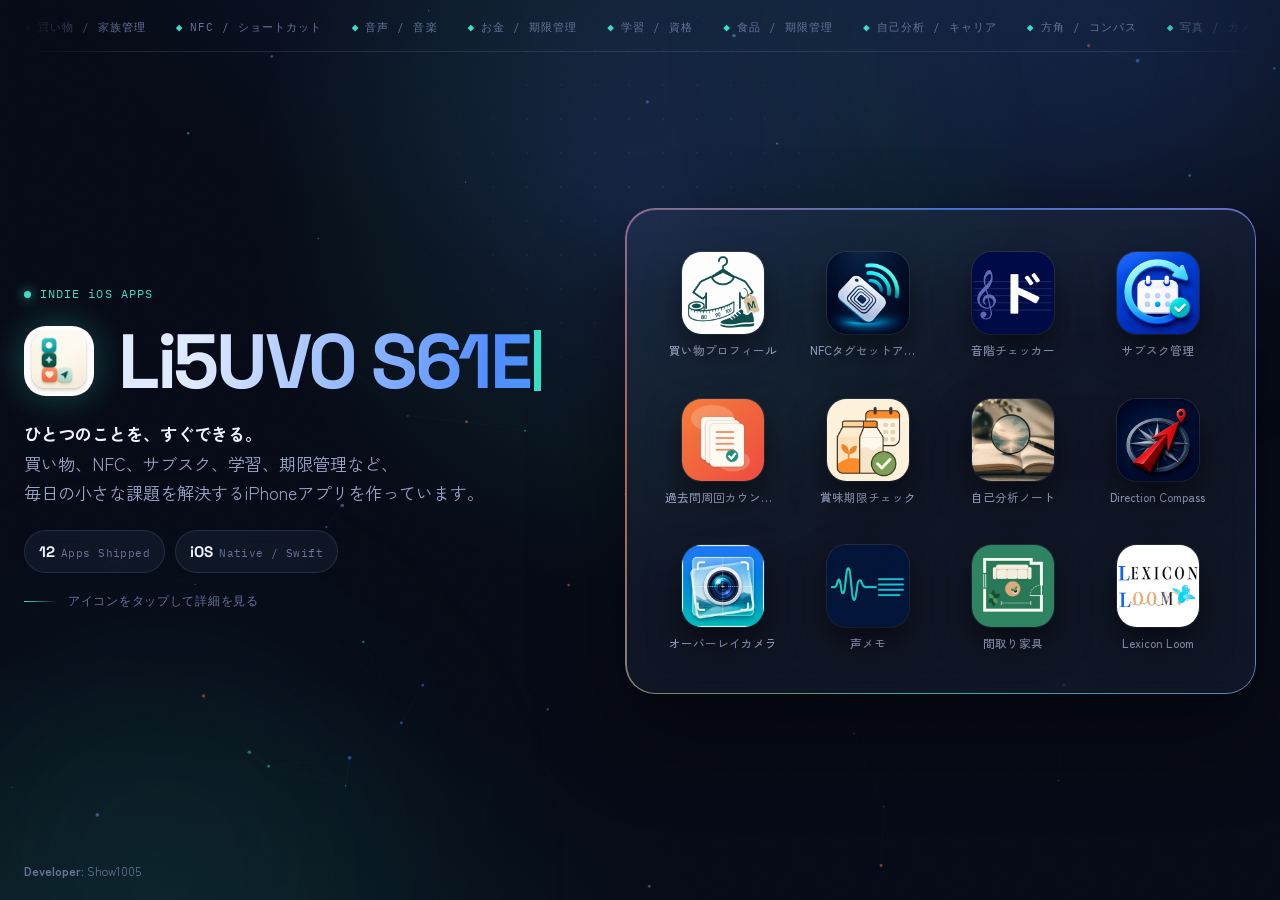
==== commit b53a52ba: "Lexicon Loomをアプリ一覧に追加 アプリ紹介ページ・アイコン・カタログのエントリ・構造化データ・ サイトマップを追加。App Storeリンクは後から追加する。  Co-Authored-B" ====
--- a/index.html
+++ b/index.html
@@ -54,7 +54,7 @@
             "@type": "ItemList",
             "@id": "https://show1005.github.io/lillip-apps/#apps",
             "name": "Lillip AppsのiPhoneアプリ一覧",
-            "numberOfItems": 11,
+            "numberOfItems": 12,
             "itemListElement": [
               {
                 "@type": "ListItem",
@@ -208,6 +208,19 @@
                   "url": "https://show1005.github.io/lillip-apps/apps/furniture-layout/",
                   "downloadUrl": "https://apps.apple.com/jp/app/%E5%AE%B6%E5%85%B7%E9%85%8D%E7%BD%AE-%E9%96%93%E5%8F%96%E3%82%8A%E3%82%B7%E3%83%9F%E3%83%A5%E3%83%AC%E3%83%BC%E3%82%BF%E3%83%BC/id6815287964",
                   "image": "https://show1005.github.io/lillip-apps/assets/icons/furniture-layout.png"
+                }
+              },
+              {
+                "@type": "ListItem",
+                "position": 12,
+                "item": {
+                  "@type": "MobileApplication",
+                  "name": "Lexicon Loom",
+                  "description": "キーワードと内容をセットにしたアイテムを、最大3階層のカテゴリで整理できる辞書・知識帳アプリ。単語帳や暗記カード、チェックリスト、ちょっとしたナレッジの整理まで、ひとつのアプリでまとめられます。データは端末内保存のみで、外部送信はありません。",
+                  "applicationCategory": "EducationApplication",
+                  "operatingSystem": "iOS",
+                  "url": "https://show1005.github.io/lillip-apps/apps/lexicon-loom/",
+                  "image": "https://show1005.github.io/lillip-apps/assets/icons/lexicon-loom.png"
                 }
               }
             ]
@@ -1192,6 +1205,19 @@
             { label: "Support", href: LEGAL + "/furniture-layout/support.html" },
           ],
         },
+        {
+          id: "lexicon-loom",
+          name: "Lexicon Loom",
+          category: "学習 / 知識整理",
+          desc: "キーワードと内容を登録して、自分だけの辞書・知識帳を作るアプリ。",
+          long: "キーワードと内容をセットにしたアイテムを、最大3階層のカテゴリで整理できる辞書・知識帳アプリ。単語帳や暗記カード、チェックリスト、ちょっとしたナレッジの整理まで、ひとつのアプリでまとめられます。データは端末内保存のみで、外部送信はありません。",
+          features: ["キーワード＋内容でアイテムを登録、最大3階層のカテゴリで整理", "通常・チェックリスト・カウンター・クイズのカテゴリタイプ", "アプリ内ブラウザ・CSV一括入力ですばやく取り込み", "バックアップと機種変更時のデータ移行"],
+          shots: 0,
+          links: [
+            { label: "Privacy", href: LEGAL + "/lexicon-loom/privacy-policy.html" },
+            { label: "Support", href: LEGAL + "/lexicon-loom/support.html" },
+          ],
+        },
       ];
 
       const reduceMotion = window.matchMedia("(prefers-reduced-motion: reduce)").matches;
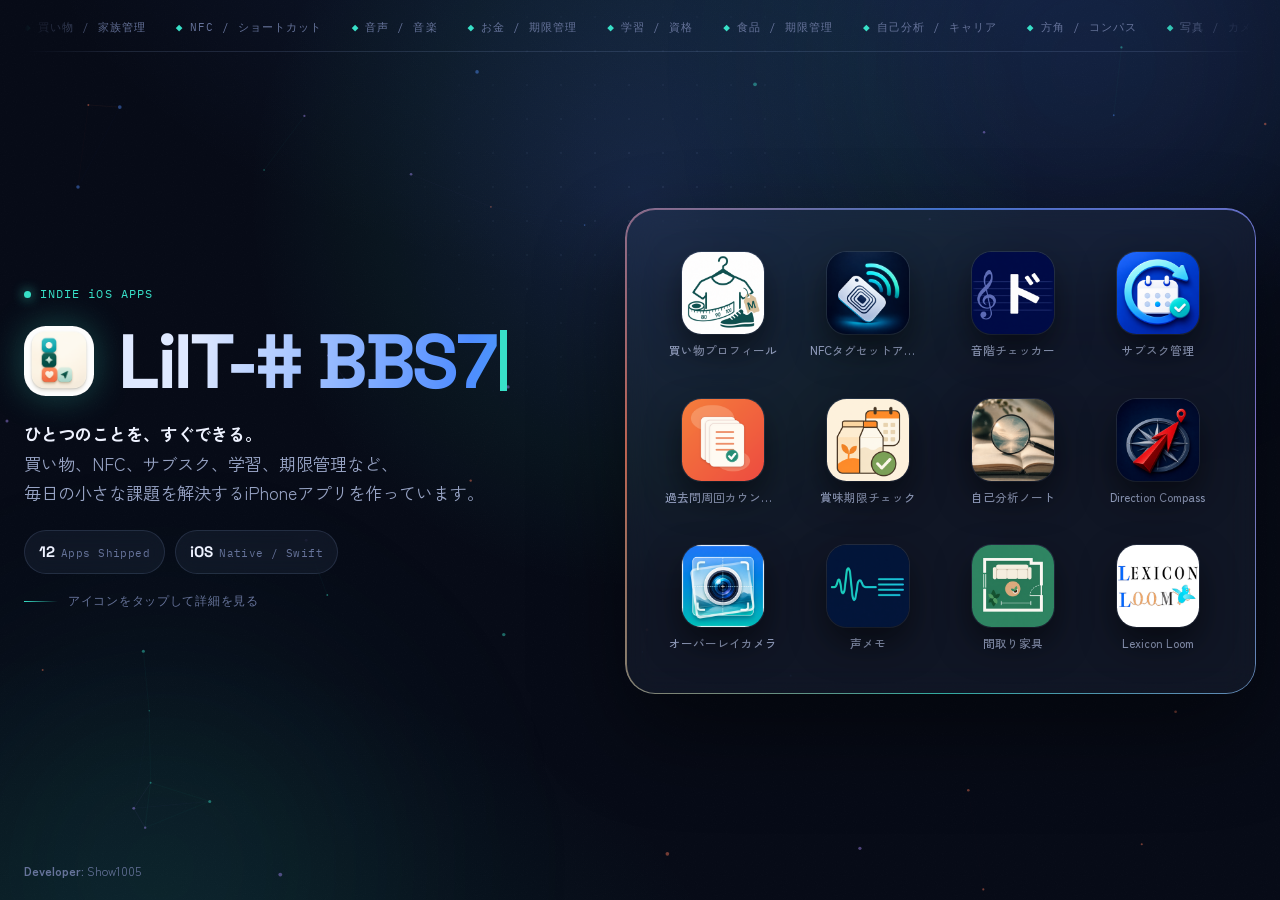
==== commit 58d942ea: "Lexicon LoomのApp Storeリンクを追加 Co-Authored-By: Claude Opus 5.5 <noreply@anthropic.com> Claude-Session:" ====
--- a/index.html
+++ b/index.html
@@ -220,6 +220,7 @@
                   "applicationCategory": "EducationApplication",
                   "operatingSystem": "iOS",
                   "url": "https://show1005.github.io/lillip-apps/apps/lexicon-loom/",
+                  "downloadUrl": "https://apps.apple.com/jp/app/lexicon-loom/id6466469268",
                   "image": "https://show1005.github.io/lillip-apps/assets/icons/lexicon-loom.png"
                 }
               }
@@ -1214,6 +1215,7 @@
           features: ["キーワード＋内容でアイテムを登録、最大3階層のカテゴリで整理", "通常・チェックリスト・カウンター・クイズのカテゴリタイプ", "アプリ内ブラウザ・CSV一括入力ですばやく取り込み", "バックアップと機種変更時のデータ移行"],
           shots: 0,
           links: [
+            { label: "App Store", href: "https://apps.apple.com/jp/app/lexicon-loom/id6466469268", primary: true },
             { label: "Privacy", href: LEGAL + "/lexicon-loom/privacy-policy.html" },
             { label: "Support", href: LEGAL + "/lexicon-loom/support.html" },
           ],
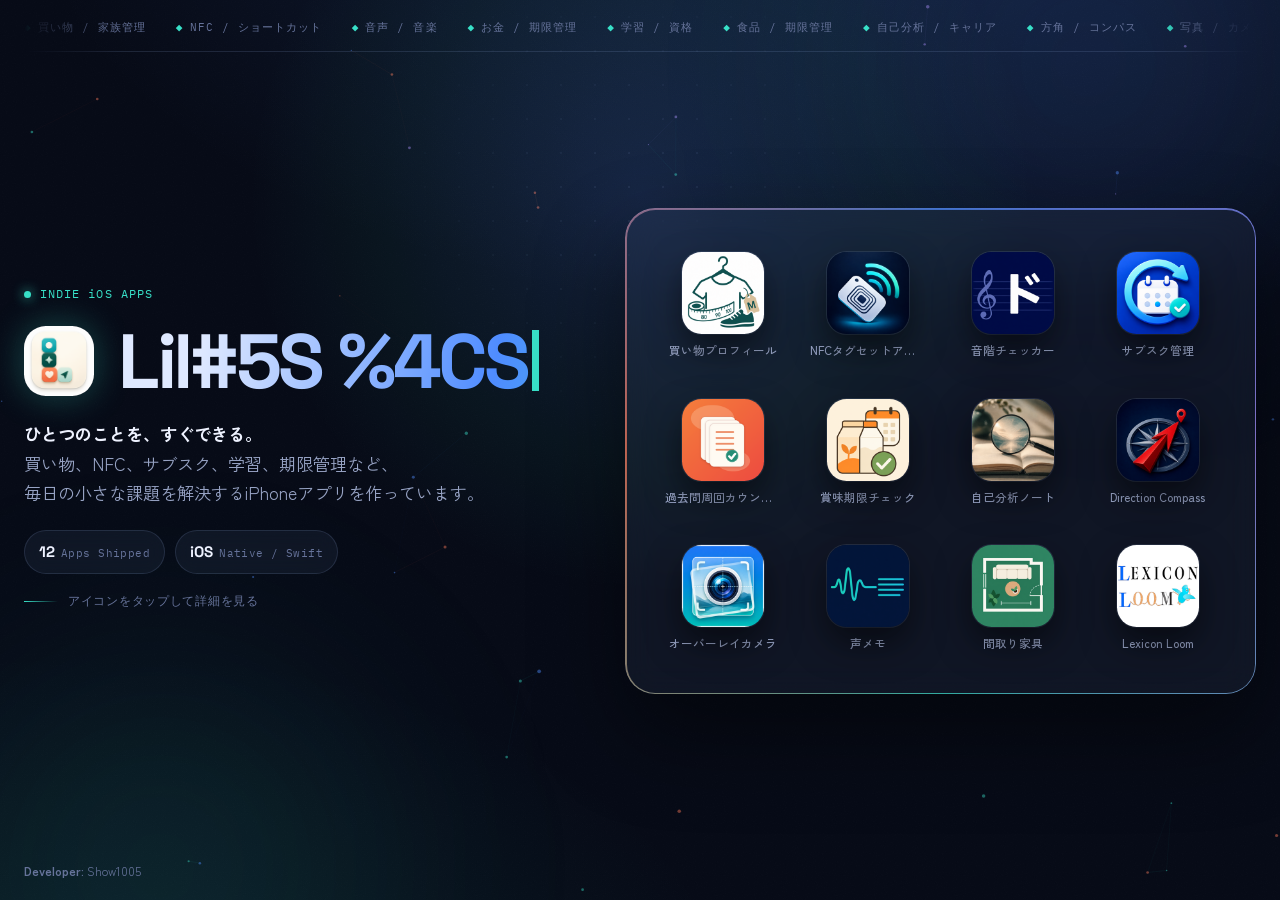
==== commit f1c4df9e: "Lexicon Loomの外部通信に関する説明を統一 「外部送信はありません」等の包括的な断定をやめ、登録データは端末内に 保存し開発者サーバー・クラウドへ送信・同期しない一方、外部検索時は キーワー" ====
--- a/index.html
+++ b/index.html
@@ -216,7 +216,7 @@
                 "item": {
                   "@type": "MobileApplication",
                   "name": "Lexicon Loom",
-                  "description": "キーワードと内容をセットにしたアイテムを、最大3階層のカテゴリで整理できる辞書・知識帳アプリ。単語帳や暗記カード、チェックリスト、ちょっとしたナレッジの整理まで、ひとつのアプリでまとめられます。データは端末内保存のみで、外部送信はありません。",
+                  "description": "キーワードと内容をセットにしたアイテムを、最大3階層のカテゴリで整理できる辞書・知識帳アプリ。単語帳や暗記カード、チェックリスト、ちょっとしたナレッジの整理まで、ひとつのアプリでまとめられます。登録データは端末内に保存され、開発者サーバーやクラウドへの送信・同期は行いません。ただし、Google 検索・Wikipedia・ChatGPT で外部検索するとキーワードが各サービスへ送信され、アプリ内ブラウザでは閲覧先のサイトと通信します。",
                   "applicationCategory": "EducationApplication",
                   "operatingSystem": "iOS",
                   "url": "https://show1005.github.io/lillip-apps/apps/lexicon-loom/",
@@ -1211,7 +1211,7 @@
           name: "Lexicon Loom",
           category: "学習 / 知識整理",
           desc: "キーワードと内容を登録して、自分だけの辞書・知識帳を作るアプリ。",
-          long: "キーワードと内容をセットにしたアイテムを、最大3階層のカテゴリで整理できる辞書・知識帳アプリ。単語帳や暗記カード、チェックリスト、ちょっとしたナレッジの整理まで、ひとつのアプリでまとめられます。データは端末内保存のみで、外部送信はありません。",
+          long: "キーワードと内容をセットにしたアイテムを、最大3階層のカテゴリで整理できる辞書・知識帳アプリ。単語帳や暗記カード、チェックリスト、ちょっとしたナレッジの整理まで、ひとつのアプリでまとめられます。登録データは端末内に保存され、開発者サーバーやクラウドへの送信・同期は行いません。ただし、Google 検索・Wikipedia・ChatGPT で外部検索するとキーワードが各サービスへ送信され、アプリ内ブラウザでは閲覧先のサイトと通信します。",
           features: ["キーワード＋内容でアイテムを登録、最大3階層のカテゴリで整理", "通常・チェックリスト・カウンター・クイズのカテゴリタイプ", "アプリ内ブラウザ・CSV一括入力ですばやく取り込み", "バックアップと機種変更時のデータ移行"],
           shots: 0,
           links: [
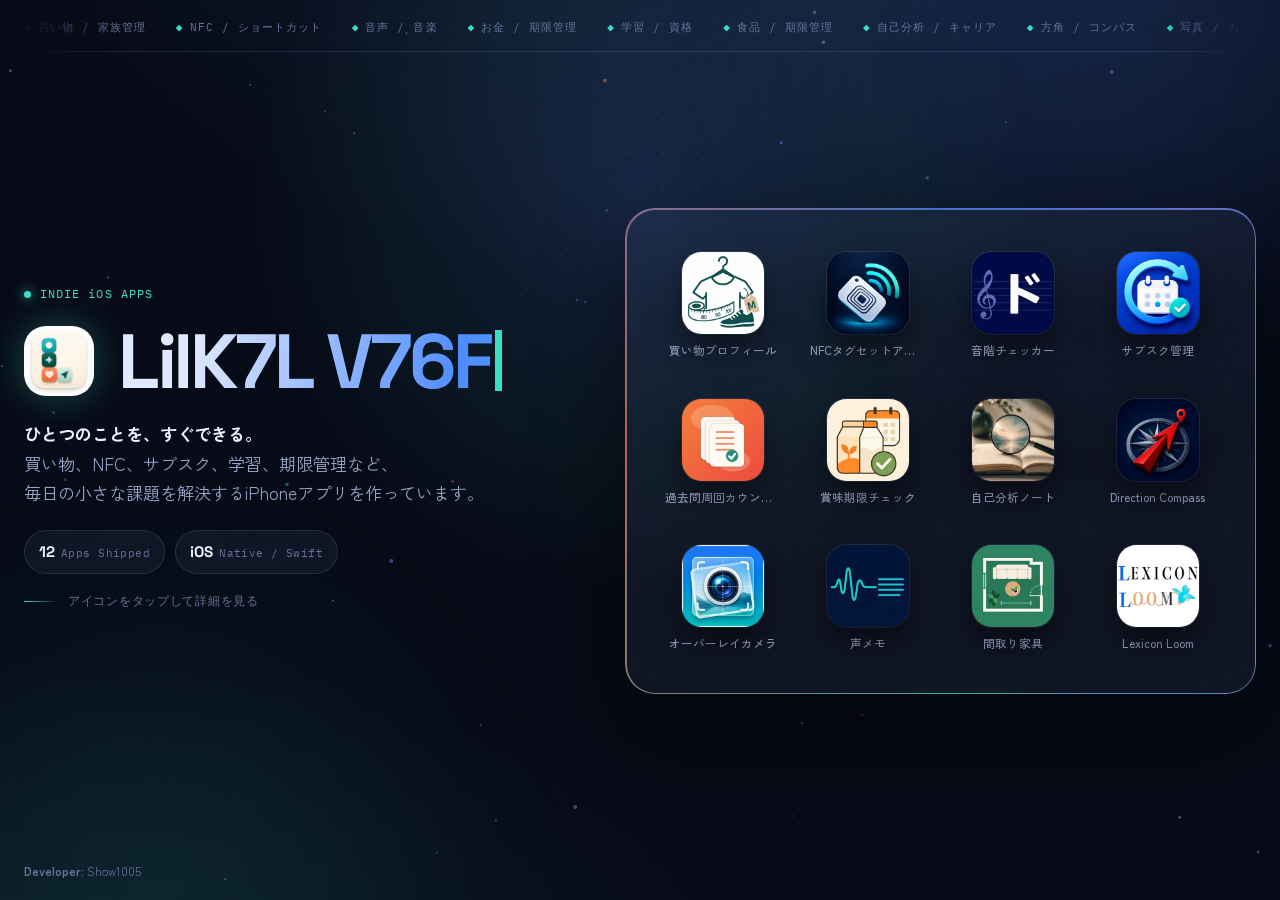
==== commit fed96549: "Lexicon Loomのスクリーンショットと紹介文を旧サイトから補完 旧サイト（lexicon_loom_frontend）に掲載されているiOS版のスクリーンショット 3枚を assets/scr" ====
--- a/index.html
+++ b/index.html
@@ -216,7 +216,7 @@
                 "item": {
                   "@type": "MobileApplication",
                   "name": "Lexicon Loom",
-                  "description": "キーワードと内容をセットにしたアイテムを、最大3階層のカテゴリで整理できる辞書・知識帳アプリ。単語帳や暗記カード、チェックリスト、ちょっとしたナレッジの整理まで、ひとつのアプリでまとめられます。登録データは端末内に保存され、開発者サーバーやクラウドへの送信・同期は行いません。ただし、Google 検索・Wikipedia・ChatGPT で外部検索するとキーワードが各サービスへ送信され、アプリ内ブラウザでは閲覧先のサイトと通信します。",
+                  "description": "あなた自身の知識を織り成すパーソナル辞書。キーワードと内容をセットにしたアイテムを、最大3階層のカテゴリで整理できます。英会話・レシピ・お店・ネタ帳など好きなテーマの辞書から、暗記カードやチェックリストまで、ひとつのアプリでまとめられます。登録データは端末内に保存され、開発者サーバーやクラウドへの送信・同期は行いません。ただし、Google 検索・Wikipedia・ChatGPT で外部検索するとキーワードが各サービスへ送信され、アプリ内ブラウザでは閲覧先のサイトと通信します。",
                   "applicationCategory": "EducationApplication",
                   "operatingSystem": "iOS",
                   "url": "https://show1005.github.io/lillip-apps/apps/lexicon-loom/",
@@ -1211,9 +1211,9 @@
           name: "Lexicon Loom",
           category: "学習 / 知識整理",
           desc: "キーワードと内容を登録して、自分だけの辞書・知識帳を作るアプリ。",
-          long: "キーワードと内容をセットにしたアイテムを、最大3階層のカテゴリで整理できる辞書・知識帳アプリ。単語帳や暗記カード、チェックリスト、ちょっとしたナレッジの整理まで、ひとつのアプリでまとめられます。登録データは端末内に保存され、開発者サーバーやクラウドへの送信・同期は行いません。ただし、Google 検索・Wikipedia・ChatGPT で外部検索するとキーワードが各サービスへ送信され、アプリ内ブラウザでは閲覧先のサイトと通信します。",
+          long: "あなた自身の知識を織り成すパーソナル辞書。キーワードと内容をセットにしたアイテムを、最大3階層のカテゴリで整理できます。英会話・レシピ・お店・ネタ帳など好きなテーマの辞書から、暗記カードやチェックリストまで、ひとつのアプリでまとめられます。登録データは端末内に保存され、開発者サーバーやクラウドへの送信・同期は行いません。ただし、Google 検索・Wikipedia・ChatGPT で外部検索するとキーワードが各サービスへ送信され、アプリ内ブラウザでは閲覧先のサイトと通信します。",
           features: ["キーワード＋内容でアイテムを登録、最大3階層のカテゴリで整理", "通常・チェックリスト・カウンター・クイズのカテゴリタイプ", "アプリ内ブラウザ・CSV一括入力ですばやく取り込み", "バックアップと機種変更時のデータ移行"],
-          shots: 0,
+          shots: 3,
           links: [
             { label: "App Store", href: "https://apps.apple.com/jp/app/lexicon-loom/id6466469268", primary: true },
             { label: "Privacy", href: LEGAL + "/lexicon-loom/privacy-policy.html" },
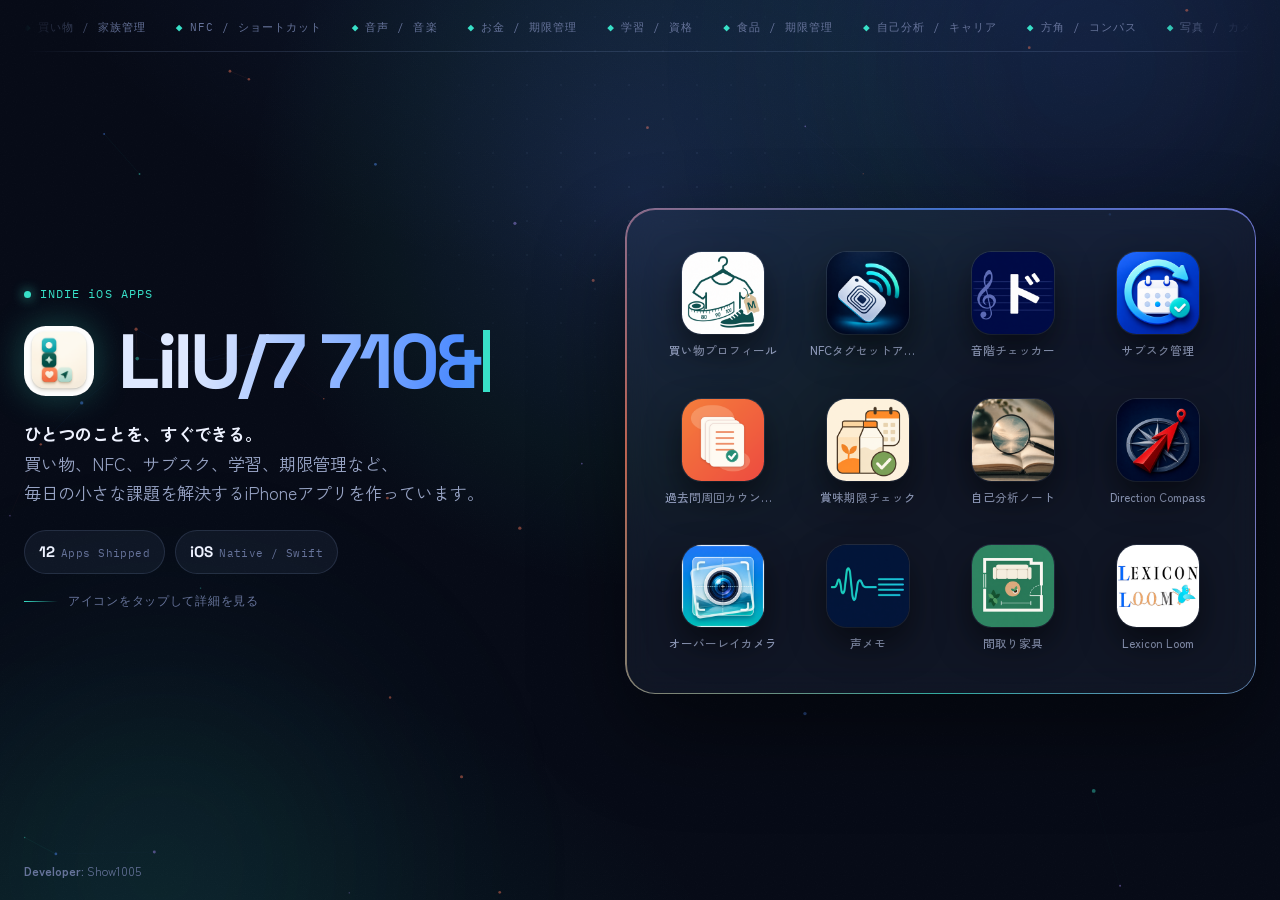
==== commit e9e3fb0d: "Lexicon Loomのギャラリー画像を5枚追加 提供されたスクリーンショット5枚を assets/screenshots/lexicon-loom/4〜8.webp として追加し、shots を " ====
--- a/index.html
+++ b/index.html
@@ -1213,7 +1213,7 @@
           desc: "キーワードと内容を登録して、自分だけの辞書・知識帳を作るアプリ。",
           long: "あなた自身の知識を織り成すパーソナル辞書。キーワードと内容をセットにしたアイテムを、最大3階層のカテゴリで整理できます。英会話・レシピ・お店・ネタ帳など好きなテーマの辞書から、暗記カードやチェックリストまで、ひとつのアプリでまとめられます。登録データは端末内に保存され、開発者サーバーやクラウドへの送信・同期は行いません。ただし、Google 検索・Wikipedia・ChatGPT で外部検索するとキーワードが各サービスへ送信され、アプリ内ブラウザでは閲覧先のサイトと通信します。",
           features: ["キーワード＋内容でアイテムを登録、最大3階層のカテゴリで整理", "通常・チェックリスト・カウンター・クイズのカテゴリタイプ", "アプリ内ブラウザ・CSV一括入力ですばやく取り込み", "バックアップと機種変更時のデータ移行"],
-          shots: 3,
+          shots: 8,
           links: [
             { label: "App Store", href: "https://apps.apple.com/jp/app/lexicon-loom/id6466469268", primary: true },
             { label: "Privacy", href: LEGAL + "/lexicon-loom/privacy-policy.html" },
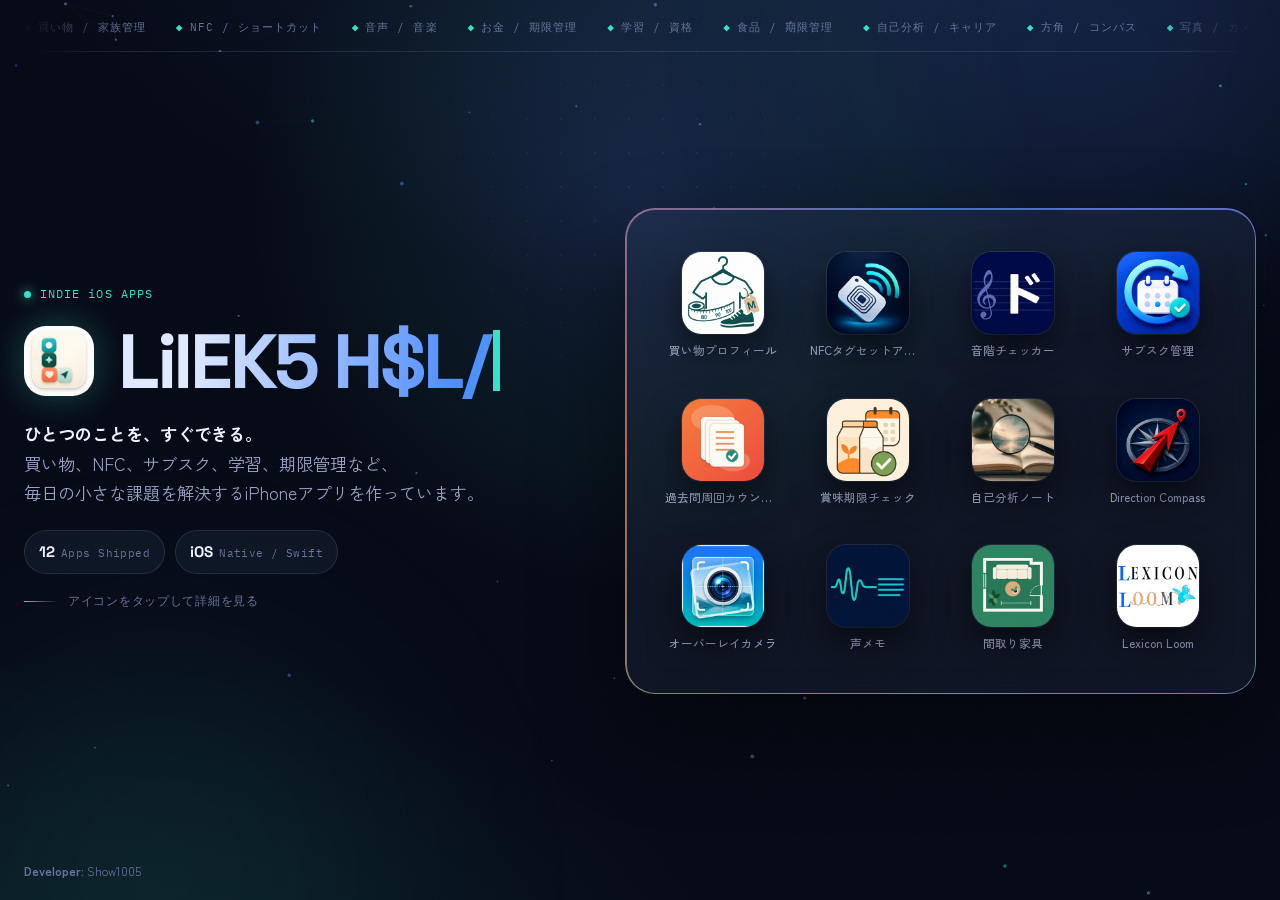
==== commit 5e88e8a2: "Lexicon Loomのギャラリー画像を2枚追加し、詳細シートの画像の縦伸びを修正 提供された画像2枚を assets/screenshots/lexicon-loom/9〜10.webp として追" ====
--- a/index.html
+++ b/index.html
@@ -827,6 +827,7 @@
 
       .sheet-gallery {
         display: none;
+        align-items: flex-start;
         gap: 10px;
         margin: 18px -30px 0;
         padding: 0 30px 2px;
@@ -1213,7 +1214,7 @@
           desc: "キーワードと内容を登録して、自分だけの辞書・知識帳を作るアプリ。",
           long: "あなた自身の知識を織り成すパーソナル辞書。キーワードと内容をセットにしたアイテムを、最大3階層のカテゴリで整理できます。英会話・レシピ・お店・ネタ帳など好きなテーマの辞書から、暗記カードやチェックリストまで、ひとつのアプリでまとめられます。登録データは端末内に保存され、開発者サーバーやクラウドへの送信・同期は行いません。ただし、Google 検索・Wikipedia・ChatGPT で外部検索するとキーワードが各サービスへ送信され、アプリ内ブラウザでは閲覧先のサイトと通信します。",
           features: ["キーワード＋内容でアイテムを登録、最大3階層のカテゴリで整理", "通常・チェックリスト・カウンター・クイズのカテゴリタイプ", "アプリ内ブラウザ・CSV一括入力ですばやく取り込み", "バックアップと機種変更時のデータ移行"],
-          shots: 8,
+          shots: 10,
           links: [
             { label: "App Store", href: "https://apps.apple.com/jp/app/lexicon-loom/id6466469268", primary: true },
             { label: "Privacy", href: LEGAL + "/lexicon-loom/privacy-policy.html" },
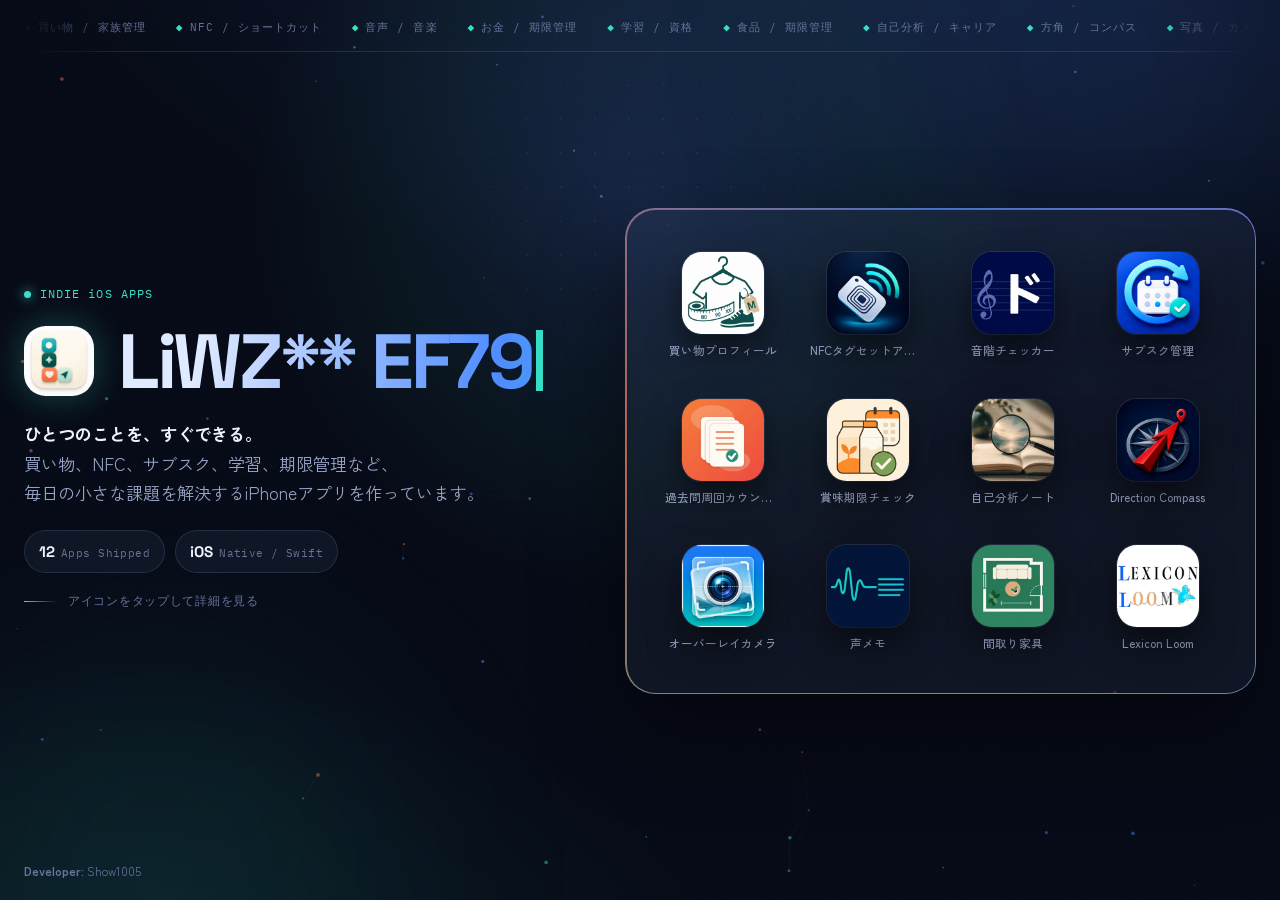
==== commit cbec8fc4: "Lexicon Loomの画像を紹介用スクリーンショットとギャラリーに分離し、ギャラリーをカルーセル表示に変更 PR #18 で10枚まとめてスクリーンショットとして表示していた画像を、 紹介用スクリ" ====
--- a/index.html
+++ b/index.html
@@ -1214,7 +1214,8 @@
           desc: "キーワードと内容を登録して、自分だけの辞書・知識帳を作るアプリ。",
           long: "あなた自身の知識を織り成すパーソナル辞書。キーワードと内容をセットにしたアイテムを、最大3階層のカテゴリで整理できます。英会話・レシピ・お店・ネタ帳など好きなテーマの辞書から、暗記カードやチェックリストまで、ひとつのアプリでまとめられます。登録データは端末内に保存され、開発者サーバーやクラウドへの送信・同期は行いません。ただし、Google 検索・Wikipedia・ChatGPT で外部検索するとキーワードが各サービスへ送信され、アプリ内ブラウザでは閲覧先のサイトと通信します。",
           features: ["キーワード＋内容でアイテムを登録、最大3階層のカテゴリで整理", "通常・チェックリスト・カウンター・クイズのカテゴリタイプ", "アプリ内ブラウザ・CSV一括入力ですばやく取り込み", "バックアップと機種変更時のデータ移行"],
-          shots: 10,
+          shots: 3,
+          gallery: 7, // 紹介用スクリーンショットとは別のギャラリー画像（4〜10.webp）。個別ページのカルーセルで表示
           links: [
             { label: "App Store", href: "https://apps.apple.com/jp/app/lexicon-loom/id6466469268", primary: true },
             { label: "Privacy", href: LEGAL + "/lexicon-loom/privacy-policy.html" },
@@ -1363,6 +1364,13 @@
         detailLink.href = `apps/${app.id}/`;
         detailLink.textContent = "くわしく見る";
         sheetLinks.appendChild(detailLink);
+        if (app.gallery) {
+          const galleryLink = document.createElement("a");
+          galleryLink.className = "pill";
+          galleryLink.href = `apps/${app.id}/#gallery`;
+          galleryLink.textContent = `ギャラリー（${app.gallery}枚）`;
+          sheetLinks.appendChild(galleryLink);
+        }
         if (app.soon) {
           const span = document.createElement("span");
           span.className = "pill";
